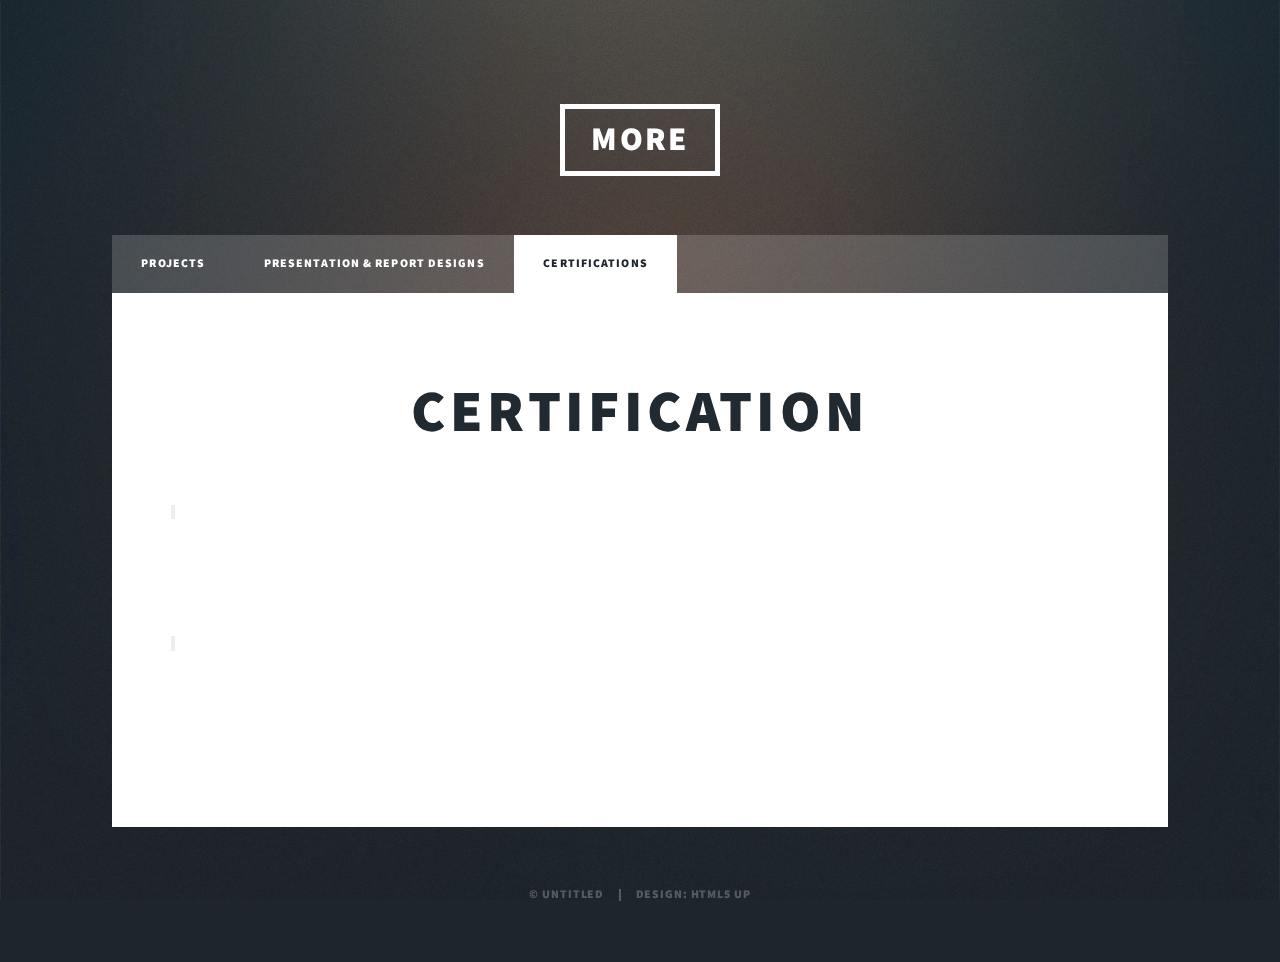
==== certifications.html @ d3170d76 "Add files via upload" ====
<!DOCTYPE HTML>
<!--
	Massively by HTML5 UP
	html5up.net | @ajlkn
	Free for personal and commercial use under the CCA 3.0 license (html5up.net/license)
-->
<html>
	<head>
		<title>Portfolio - CERTIFICATION</title>
		<meta charset="utf-8" />
		<meta name="viewport" content="width=device-width, initial-scale=1, user-scalable=no" />
		<link rel="stylesheet" href="assets/css/main.css" />
		<noscript><link rel="stylesheet" href="assets/css/noscript.css" /></noscript>
	</head>
	<body class="is-preload">

			<!-- Wrapper -->
				<div id="wrapper">
	
					<!-- Header -->
						<header id="header">
							<a href="mainpage.html" class="logo">MORE</a>
						</header>
	
				<!-- Nav -->
				<nav id="nav">
					<ul class="links">
						<li><a href="mainpage.html">projects</a></li>
						<li><a href="reportdesign.html">PRESENTATION & REPORT DESIGNS</a></li>
						<li class="active"><a href="certifications.html">certifications</a></li>
					</ul>
						</nav>
	
					<!-- Main -->
						<div id="main">
	
							<!-- Post -->
	
							<section class="post">
								<header class="major">
									<h1>CERTIFICATION<br />
									</h1>
									<p></p>
								</header>

								<section class="post">
									<blockquote></blockquote>
								<div class="image main"><img src="images/cer1.png" alt="" /></div>
								</section>

								<section class="post">
									<blockquote></blockquote>
								<div class="image main"><img src="images/cer2.png" alt="" /></div>
								</section>
	
						</div>
	
	
	
					<!-- Copyright -->
						<div id="copyright">
							<ul><li>&copy; Untitled</li><li>Design: HTML5 UP</li></ul>
						</div>
	
				</div>
	
			<!-- Scripts -->
				<script src="assets/js/jquery.min.js"></script>
				<script src="assets/js/jquery.scrollex.min.js"></script>
				<script src="assets/js/jquery.scrolly.min.js"></script>
				<script src="assets/js/browser.min.js"></script>
				<script src="assets/js/breakpoints.min.js"></script>
				<script src="assets/js/util.js"></script>
				<script src="assets/js/main.js"></script>
	
		</body>
	</html>
---- assets/css/main.css ----
@import url(fontawesome-all.min.css);
@import url("https://fonts.googleapis.com/css?family=Merriweather:300,700,300italic,700italic|Source+Sans+Pro:900");

/*
	Massively by HTML5 UP
	html5up.net | @ajlkn
	Free for personal and commercial use under the CCA 3.0 license (html5up.net/license)
*/

html, body, div, span, applet, object,
iframe, h1, h2, h3, h4, h5, h6, p, blockquote,
pre, a, abbr, acronym, address, big, cite,
code, del, dfn, em, img, ins, kbd, q, s, samp,
small, strike, strong, sub, sup, tt, var, b,
u, i, center, dl, dt, dd, ol, ul, li, fieldset,
form, label, legend, table, caption, tbody,
tfoot, thead, tr, th, td, article, aside,
canvas, details, embed, figure, figcaption,
footer, header, hgroup, menu, nav, output, ruby,
section, summary, time, mark, audio, video {
	margin: 0;
	padding: 0;
	border: 0;
	font-size: 100%;
	font: inherit;
	vertical-align: baseline;}

article, aside, details, figcaption, figure,
footer, header, hgroup, menu, nav, section {
	display: block;}

body {
	line-height: 1;
}

ol, ul {
	list-style: none;
}

blockquote, q {
	quotes: none;
}

	blockquote:before, blockquote:after, q:before, q:after {
		content: '';
		content: none;
	}

table {
	border-collapse: collapse;
	border-spacing: 0;
}

body {
	-webkit-text-size-adjust: none;
}

mark {
	background-color: transparent;
	color: inherit;
}

input::-moz-focus-inner {
	border: 0;
	padding: 0;
}

input, select, textarea {
	-moz-appearance: none;
	-webkit-appearance: none;
	-ms-appearance: none;
	appearance: none;
}

/* Basic */

	@-ms-viewport {
		width: device-width;
	}

	body {
		-ms-overflow-style: scrollbar;
	}

	@media screen and (max-width: 480px) {

		html, body {
			min-width: 320px;
		}

	}

	html {
		box-sizing: border-box;
	}

	*, *:before, *:after {
		box-sizing: inherit;
	}

	body {
		background-color: #1e252d;
	}

		body.is-preload *, body.is-preload *:before, body.is-preload *:after {
			-moz-animation: none !important;
			-webkit-animation: none !important;
			-ms-animation: none !important;
			animation: none !important;
			-moz-transition: none !important;
			-webkit-transition: none !important;
			-ms-transition: none !important;
			transition: none !important;
		}

/* Type */

	html {
		font-size: 16pt;
	}

		@media screen and (max-width: 1680px) {

			html {
				font-size: 12pt;
			}

		}

		@media screen and (max-width: 1280px) {

			html {
				font-size: 11pt;
			}

		}

		@media screen and (max-width: 360px) {

			html {
				font-size: 10pt;
			}

		}

	body {
		color: #212931;
	}

	body, input, select, textarea {
		font-family: "Merriweather", Georgia, serif;
		font-weight: 300;
		font-size: 1rem;
		line-height: 2.375;
	}

	a {
		-moz-transition: color 0.2s ease-in-out, background-color 0.2s ease-in-out, border-color 0.2s ease-in-out, box-shadow 0.2s ease-in-out;
		-webkit-transition: color 0.2s ease-in-out, background-color 0.2s ease-in-out, border-color 0.2s ease-in-out, box-shadow 0.2s ease-in-out;
		-ms-transition: color 0.2s ease-in-out, background-color 0.2s ease-in-out, border-color 0.2s ease-in-out, box-shadow 0.2s ease-in-out;
		transition: color 0.2s ease-in-out, background-color 0.2s ease-in-out, border-color 0.2s ease-in-out, box-shadow 0.2s ease-in-out;
		border-bottom: dotted 1px;
		text-decoration: none;
	}

		a:hover {
			border-bottom-color: transparent;
		}

	strong, b {
		font-weight: 600;
	}

	em, i {
		font-style: italic;
	}

	p {
		text-align: justify;
		margin: 0 0 2rem 0;
	}

	h1, h2, h3, h4, h5, h6 {
		font-family: "Source Sans Pro", Helvetica, sans-serif;
		font-weight: 900;
		line-height: 1.5;
		letter-spacing: 0.075em;
		text-transform: uppercase;
		margin: 0 0 1rem 0;
	}

		h1 a, h2 a, h3 a, h4 a, h5 a, h6 a {
			border-bottom: 0;
			color: inherit;
			text-decoration: none;
		}

	h1 {
		font-size: 4rem;
		line-height: 1.1;
		margin: 0 0 2rem 0;
	}

	h2 {
		font-size: 1.75rem;
		line-height: 1.3;
		margin: 0 0 1.5rem 0;
	}

	h3 {
		font-size: 1.25rem;
		margin: 0 0 1.5rem 0;
	}

	h4 {
		font-size: 1rem;
	}

	h5 {
		font-size: 0.9rem;
	}

	h6 {
		font-size: 0.8rem;
	}

	sub {
		font-size: 0.8rem;
		position: relative;
		top: 0.5rem;
	}

	sup {
		font-size: 0.8rem;
		position: relative;
		top: -0.5rem;
	}

	blockquote {
		border-left: solid 4px;
		font-style: italic;
		margin: 0 0 2rem 0;
		padding: 0.5rem 0 0.5rem 2rem;
	}

	code {
		border: solid 2px;
		font-family: "Courier New", monospace;
		font-size: 0.9rem;
		margin: 0 0.25rem;
		padding: 0.25rem 0.65rem;
	}

	pre {
		-webkit-overflow-scrolling: touch;
		font-family: "Courier New", monospace;
		font-size: 0.9rem;
		margin: 0 0 2rem 0;
	}

		pre code {
			display: block;
			line-height: 1.75;
			padding: 1rem 1.5rem;
			overflow-x: auto;
		}

	hr {
		border: 0;
		border-bottom: solid 2px;
		margin: 3rem 0;
	}

		hr.major {
			margin: 5rem 0;
		}

	.align-left {
		text-align: left;
	}

	.align-center {
		text-align: center;
	}

	.align-right {
		text-align: right;
	}

	input, select, textarea {
		color: #212931;
	}

	a {
		color: #212931;
		border-bottom-color: rgba(33, 41, 49, 0.5);
	}

		a:hover {
			border-bottom-color: transparent;
			color: #18bfef !important;
		}

	strong, b {
		color: #212931;
	}

	h1, h2, h3, h4, h5, h6 {
		color: #212931;
	}

	blockquote {
		border-left-color: #eeeeee;
	}

	code {
		background: rgba(220, 220, 220, 0.25);
		border-color: #eeeeee;
	}

	hr {
		border-bottom-color: #eeeeee;
	}

/* Row */

	.row {
		display: flex;
		flex-wrap: wrap;
		box-sizing: border-box;
		align-items: stretch;
	}

		.row > * {
			box-sizing: border-box;
		}

		.row.gtr-uniform > * > :last-child {
			margin-bottom: 0;
		}

		.row.aln-left {
			justify-content: flex-start;
		}

		.row.aln-center {
			justify-content: center;
		}

		.row.aln-right {
			justify-content: flex-end;
		}

		.row.aln-top {
			align-items: flex-start;
		}

		.row.aln-middle {
			align-items: center;
		}

		.row.aln-bottom {
			align-items: flex-end;
		}

		.row > .imp {
			order: -1;
		}

		.row > .col-1 {
			width: 8.33333%;
		}

		.row > .off-1 {
			margin-left: 8.33333%;
		}

		.row > .col-2 {
			width: 16.66667%;
		}

		.row > .off-2 {
			margin-left: 16.66667%;
		}

		.row > .col-3 {
			width: 25%;
		}

		.row > .off-3 {
			margin-left: 25%;
		}

		.row > .col-4 {
			width: 33.33333%;
		}

		.row > .off-4 {
			margin-left: 33.33333%;
		}

		.row > .col-5 {
			width: 41.66667%;
		}

		.row > .off-5 {
			margin-left: 41.66667%;
		}

		.row > .col-6 {
			width: 50%;
		}

		.row > .off-6 {
			margin-left: 50%;
		}

		.row > .col-7 {
			width: 58.33333%;
		}

		.row > .off-7 {
			margin-left: 58.33333%;
		}

		.row > .col-8 {
			width: 66.66667%;
		}

		.row > .off-8 {
			margin-left: 66.66667%;
		}

		.row > .col-9 {
			width: 75%;
		}

		.row > .off-9 {
			margin-left: 75%;
		}

		.row > .col-10 {
			width: 83.33333%;
		}

		.row > .off-10 {
			margin-left: 83.33333%;
		}

		.row > .col-11 {
			width: 91.66667%;
		}

		.row > .off-11 {
			margin-left: 91.66667%;
		}

		.row > .col-12 {
			width: 100%;
		}

		.row > .off-12 {
			margin-left: 100%;
		}

		.row.gtr-0 {
			margin-top: 0;
			margin-left: 0rem;
		}

			.row.gtr-0 > * {
				padding: 0 0 0 0rem;
			}

			.row.gtr-0.gtr-uniform {
				margin-top: 0rem;
			}

				.row.gtr-0.gtr-uniform > * {
					padding-top: 0rem;
				}

		.row.gtr-25 {
			margin-top: 0;
			margin-left: -0.375rem;
		}

			.row.gtr-25 > * {
				padding: 0 0 0 0.375rem;
			}

			.row.gtr-25.gtr-uniform {
				margin-top: -0.375rem;
			}

				.row.gtr-25.gtr-uniform > * {
					padding-top: 0.375rem;
				}

		.row.gtr-50 {
			margin-top: 0;
			margin-left: -0.75rem;
		}

			.row.gtr-50 > * {
				padding: 0 0 0 0.75rem;
			}

			.row.gtr-50.gtr-uniform {
				margin-top: -0.75rem;
			}

				.row.gtr-50.gtr-uniform > * {
					padding-top: 0.75rem;
				}

		.row {
			margin-top: 0;
			margin-left: -1.5rem;
		}

			.row > * {
				padding: 0 0 0 1.5rem;
			}

			.row.gtr-uniform {
				margin-top: -1.5rem;
			}

				.row.gtr-uniform > * {
					padding-top: 1.5rem;
				}

		.row.gtr-150 {
			margin-top: 0;
			margin-left: -2.25rem;
		}

			.row.gtr-150 > * {
				padding: 0 0 0 2.25rem;
			}

			.row.gtr-150.gtr-uniform {
				margin-top: -2.25rem;
			}

				.row.gtr-150.gtr-uniform > * {
					padding-top: 2.25rem;
				}

		.row.gtr-200 {
			margin-top: 0;
			margin-left: -3rem;
		}

			.row.gtr-200 > * {
				padding: 0 0 0 3rem;
			}

			.row.gtr-200.gtr-uniform {
				margin-top: -3rem;
			}

				.row.gtr-200.gtr-uniform > * {
					padding-top: 3rem;
				}

		@media screen and (max-width: 1680px) {

			.row {
				display: flex;
				flex-wrap: wrap;
				box-sizing: border-box;
				align-items: stretch;
			}

				.row > * {
					box-sizing: border-box;
				}

				.row.gtr-uniform > * > :last-child {
					margin-bottom: 0;
				}

				.row.aln-left {
					justify-content: flex-start;
				}

				.row.aln-center {
					justify-content: center;
				}

				.row.aln-right {
					justify-content: flex-end;
				}

				.row.aln-top {
					align-items: flex-start;
				}

				.row.aln-middle {
					align-items: center;
				}

				.row.aln-bottom {
					align-items: flex-end;
				}

				.row > .imp-xlarge {
					order: -1;
				}

				.row > .col-1-xlarge {
					width: 8.33333%;
				}

				.row > .off-1-xlarge {
					margin-left: 8.33333%;
				}

				.row > .col-2-xlarge {
					width: 16.66667%;
				}

				.row > .off-2-xlarge {
					margin-left: 16.66667%;
				}

				.row > .col-3-xlarge {
					width: 25%;
				}

				.row > .off-3-xlarge {
					margin-left: 25%;
				}

				.row > .col-4-xlarge {
					width: 33.33333%;
				}

				.row > .off-4-xlarge {
					margin-left: 33.33333%;
				}

				.row > .col-5-xlarge {
					width: 41.66667%;
				}

				.row > .off-5-xlarge {
					margin-left: 41.66667%;
				}

				.row > .col-6-xlarge {
					width: 50%;
				}

				.row > .off-6-xlarge {
					margin-left: 50%;
				}

				.row > .col-7-xlarge {
					width: 58.33333%;
				}

				.row > .off-7-xlarge {
					margin-left: 58.33333%;
				}

				.row > .col-8-xlarge {
					width: 66.66667%;
				}

				.row > .off-8-xlarge {
					margin-left: 66.66667%;
				}

				.row > .col-9-xlarge {
					width: 75%;
				}

				.row > .off-9-xlarge {
					margin-left: 75%;
				}

				.row > .col-10-xlarge {
					width: 83.33333%;
				}

				.row > .off-10-xlarge {
					margin-left: 83.33333%;
				}

				.row > .col-11-xlarge {
					width: 91.66667%;
				}

				.row > .off-11-xlarge {
					margin-left: 91.66667%;
				}

				.row > .col-12-xlarge {
					width: 100%;
				}

				.row > .off-12-xlarge {
					margin-left: 100%;
				}

				.row.gtr-0 {
					margin-top: 0;
					margin-left: 0rem;
				}

					.row.gtr-0 > * {
						padding: 0 0 0 0rem;
					}

					.row.gtr-0.gtr-uniform {
						margin-top: 0rem;
					}

						.row.gtr-0.gtr-uniform > * {
							padding-top: 0rem;
						}

				.row.gtr-25 {
					margin-top: 0;
					margin-left: -0.375rem;
				}

					.row.gtr-25 > * {
						padding: 0 0 0 0.375rem;
					}

					.row.gtr-25.gtr-uniform {
						margin-top: -0.375rem;
					}

						.row.gtr-25.gtr-uniform > * {
							padding-top: 0.375rem;
						}

				.row.gtr-50 {
					margin-top: 0;
					margin-left: -0.75rem;
				}

					.row.gtr-50 > * {
						padding: 0 0 0 0.75rem;
					}

					.row.gtr-50.gtr-uniform {
						margin-top: -0.75rem;
					}

						.row.gtr-50.gtr-uniform > * {
							padding-top: 0.75rem;
						}

				.row {
					margin-top: 0;
					margin-left: -1.5rem;
				}

					.row > * {
						padding: 0 0 0 1.5rem;
					}

					.row.gtr-uniform {
						margin-top: -1.5rem;
					}

						.row.gtr-uniform > * {
							padding-top: 1.5rem;
						}

				.row.gtr-150 {
					margin-top: 0;
					margin-left: -2.25rem;
				}

					.row.gtr-150 > * {
						padding: 0 0 0 2.25rem;
					}

					.row.gtr-150.gtr-uniform {
						margin-top: -2.25rem;
					}

						.row.gtr-150.gtr-uniform > * {
							padding-top: 2.25rem;
						}

				.row.gtr-200 {
					margin-top: 0;
					margin-left: -3rem;
				}

					.row.gtr-200 > * {
						padding: 0 0 0 3rem;
					}

					.row.gtr-200.gtr-uniform {
						margin-top: -3rem;
					}

						.row.gtr-200.gtr-uniform > * {
							padding-top: 3rem;
						}

		}

		@media screen and (max-width: 1280px) {

			.row {
				display: flex;
				flex-wrap: wrap;
				box-sizing: border-box;
				align-items: stretch;
			}

				.row > * {
					box-sizing: border-box;
				}

				.row.gtr-uniform > * > :last-child {
					margin-bottom: 0;
				}

				.row.aln-left {
					justify-content: flex-start;
				}

				.row.aln-center {
					justify-content: center;
				}

				.row.aln-right {
					justify-content: flex-end;
				}

				.row.aln-top {
					align-items: flex-start;
				}

				.row.aln-middle {
					align-items: center;
				}

				.row.aln-bottom {
					align-items: flex-end;
				}

				.row > .imp-large {
					order: -1;
				}

				.row > .col-1-large {
					width: 8.33333%;
				}

				.row > .off-1-large {
					margin-left: 8.33333%;
				}

				.row > .col-2-large {
					width: 16.66667%;
				}

				.row > .off-2-large {
					margin-left: 16.66667%;
				}

				.row > .col-3-large {
					width: 25%;
				}

				.row > .off-3-large {
					margin-left: 25%;
				}

				.row > .col-4-large {
					width: 33.33333%;
				}

				.row > .off-4-large {
					margin-left: 33.33333%;
				}

				.row > .col-5-large {
					width: 41.66667%;
				}

				.row > .off-5-large {
					margin-left: 41.66667%;
				}

				.row > .col-6-large {
					width: 50%;
				}

				.row > .off-6-large {
					margin-left: 50%;
				}

				.row > .col-7-large {
					width: 58.33333%;
				}

				.row > .off-7-large {
					margin-left: 58.33333%;
				}

				.row > .col-8-large {
					width: 66.66667%;
				}

				.row > .off-8-large {
					margin-left: 66.66667%;
				}

				.row > .col-9-large {
					width: 75%;
				}

				.row > .off-9-large {
					margin-left: 75%;
				}

				.row > .col-10-large {
					width: 83.33333%;
				}

				.row > .off-10-large {
					margin-left: 83.33333%;
				}

				.row > .col-11-large {
					width: 91.66667%;
				}

				.row > .off-11-large {
					margin-left: 91.66667%;
				}

				.row > .col-12-large {
					width: 100%;
				}

				.row > .off-12-large {
					margin-left: 100%;
				}

				.row.gtr-0 {
					margin-top: 0;
					margin-left: 0rem;
				}

					.row.gtr-0 > * {
						padding: 0 0 0 0rem;
					}

					.row.gtr-0.gtr-uniform {
						margin-top: 0rem;
					}

						.row.gtr-0.gtr-uniform > * {
							padding-top: 0rem;
						}

				.row.gtr-25 {
					margin-top: 0;
					margin-left: -0.375rem;
				}

					.row.gtr-25 > * {
						padding: 0 0 0 0.375rem;
					}

					.row.gtr-25.gtr-uniform {
						margin-top: -0.375rem;
					}

						.row.gtr-25.gtr-uniform > * {
							padding-top: 0.375rem;
						}

				.row.gtr-50 {
					margin-top: 0;
					margin-left: -0.75rem;
				}

					.row.gtr-50 > * {
						padding: 0 0 0 0.75rem;
					}

					.row.gtr-50.gtr-uniform {
						margin-top: -0.75rem;
					}

						.row.gtr-50.gtr-uniform > * {
							padding-top: 0.75rem;
						}

				.row {
					margin-top: 0;
					margin-left: -1.5rem;
				}

					.row > * {
						padding: 0 0 0 1.5rem;
					}

					.row.gtr-uniform {
						margin-top: -1.5rem;
					}

						.row.gtr-uniform > * {
							padding-top: 1.5rem;
						}

				.row.gtr-150 {
					margin-top: 0;
					margin-left: -2.25rem;
				}

					.row.gtr-150 > * {
						padding: 0 0 0 2.25rem;
					}

					.row.gtr-150.gtr-uniform {
						margin-top: -2.25rem;
					}

						.row.gtr-150.gtr-uniform > * {
							padding-top: 2.25rem;
						}

				.row.gtr-200 {
					margin-top: 0;
					margin-left: -3rem;
				}

					.row.gtr-200 > * {
						padding: 0 0 0 3rem;
					}

					.row.gtr-200.gtr-uniform {
						margin-top: -3rem;
					}

						.row.gtr-200.gtr-uniform > * {
							padding-top: 3rem;
						}

		}

		@media screen and (max-width: 980px) {

			.row {
				display: flex;
				flex-wrap: wrap;
				box-sizing: border-box;
				align-items: stretch;
			}

				.row > * {
					box-sizing: border-box;
				}

				.row.gtr-uniform > * > :last-child {
					margin-bottom: 0;
				}

				.row.aln-left {
					justify-content: flex-start;
				}

				.row.aln-center {
					justify-content: center;
				}

				.row.aln-right {
					justify-content: flex-end;
				}

				.row.aln-top {
					align-items: flex-start;
				}

				.row.aln-middle {
					align-items: center;
				}

				.row.aln-bottom {
					align-items: flex-end;
				}

				.row > .imp-medium {
					order: -1;
				}

				.row > .col-1-medium {
					width: 8.33333%;
				}

				.row > .off-1-medium {
					margin-left: 8.33333%;
				}

				.row > .col-2-medium {
					width: 16.66667%;
				}

				.row > .off-2-medium {
					margin-left: 16.66667%;
				}

				.row > .col-3-medium {
					width: 25%;
				}

				.row > .off-3-medium {
					margin-left: 25%;
				}

				.row > .col-4-medium {
					width: 33.33333%;
				}

				.row > .off-4-medium {
					margin-left: 33.33333%;
				}

				.row > .col-5-medium {
					width: 41.66667%;
				}

				.row > .off-5-medium {
					margin-left: 41.66667%;
				}

				.row > .col-6-medium {
					width: 50%;
				}

				.row > .off-6-medium {
					margin-left: 50%;
				}

				.row > .col-7-medium {
					width: 58.33333%;
				}

				.row > .off-7-medium {
					margin-left: 58.33333%;
				}

				.row > .col-8-medium {
					width: 66.66667%;
				}

				.row > .off-8-medium {
					margin-left: 66.66667%;
				}

				.row > .col-9-medium {
					width: 75%;
				}

				.row > .off-9-medium {
					margin-left: 75%;
				}

				.row > .col-10-medium {
					width: 83.33333%;
				}

				.row > .off-10-medium {
					margin-left: 83.33333%;
				}

				.row > .col-11-medium {
					width: 91.66667%;
				}

				.row > .off-11-medium {
					margin-left: 91.66667%;
				}

				.row > .col-12-medium {
					width: 100%;
				}

				.row > .off-12-medium {
					margin-left: 100%;
				}

				.row.gtr-0 {
					margin-top: 0;
					margin-left: 0rem;
				}

					.row.gtr-0 > * {
						padding: 0 0 0 0rem;
					}

					.row.gtr-0.gtr-uniform {
						margin-top: 0rem;
					}

						.row.gtr-0.gtr-uniform > * {
							padding-top: 0rem;
						}

				.row.gtr-25 {
					margin-top: 0;
					margin-left: -0.375rem;
				}

					.row.gtr-25 > * {
						padding: 0 0 0 0.375rem;
					}

					.row.gtr-25.gtr-uniform {
						margin-top: -0.375rem;
					}

						.row.gtr-25.gtr-uniform > * {
							padding-top: 0.375rem;
						}

				.row.gtr-50 {
					margin-top: 0;
					margin-left: -0.75rem;
				}

					.row.gtr-50 > * {
						padding: 0 0 0 0.75rem;
					}

					.row.gtr-50.gtr-uniform {
						margin-top: -0.75rem;
					}

						.row.gtr-50.gtr-uniform > * {
							padding-top: 0.75rem;
						}

				.row {
					margin-top: 0;
					margin-left: -1.5rem;
				}

					.row > * {
						padding: 0 0 0 1.5rem;
					}

					.row.gtr-uniform {
						margin-top: -1.5rem;
					}

						.row.gtr-uniform > * {
							padding-top: 1.5rem;
						}

				.row.gtr-150 {
					margin-top: 0;
					margin-left: -2.25rem;
				}

					.row.gtr-150 > * {
						padding: 0 0 0 2.25rem;
					}

					.row.gtr-150.gtr-uniform {
						margin-top: -2.25rem;
					}

						.row.gtr-150.gtr-uniform > * {
							padding-top: 2.25rem;
						}

				.row.gtr-200 {
					margin-top: 0;
					margin-left: -3rem;
				}

					.row.gtr-200 > * {
						padding: 0 0 0 3rem;
					}

					.row.gtr-200.gtr-uniform {
						margin-top: -3rem;
					}

						.row.gtr-200.gtr-uniform > * {
							padding-top: 3rem;
						}

		}

		@media screen and (max-width: 736px) {

			.row {
				display: flex;
				flex-wrap: wrap;
				box-sizing: border-box;
				align-items: stretch;
			}

				.row > * {
					box-sizing: border-box;
				}

				.row.gtr-uniform > * > :last-child {
					margin-bottom: 0;
				}

				.row.aln-left {
					justify-content: flex-start;
				}

				.row.aln-center {
					justify-content: center;
				}

				.row.aln-right {
					justify-content: flex-end;
				}

				.row.aln-top {
					align-items: flex-start;
				}

				.row.aln-middle {
					align-items: center;
				}

				.row.aln-bottom {
					align-items: flex-end;
				}

				.row > .imp-small {
					order: -1;
				}

				.row > .col-1-small {
					width: 8.33333%;
				}

				.row > .off-1-small {
					margin-left: 8.33333%;
				}

				.row > .col-2-small {
					width: 16.66667%;
				}

				.row > .off-2-small {
					margin-left: 16.66667%;
				}

				.row > .col-3-small {
					width: 25%;
				}

				.row > .off-3-small {
					margin-left: 25%;
				}

				.row > .col-4-small {
					width: 33.33333%;
				}

				.row > .off-4-small {
					margin-left: 33.33333%;
				}

				.row > .col-5-small {
					width: 41.66667%;
				}

				.row > .off-5-small {
					margin-left: 41.66667%;
				}

				.row > .col-6-small {
					width: 50%;
				}

				.row > .off-6-small {
					margin-left: 50%;
				}

				.row > .col-7-small {
					width: 58.33333%;
				}

				.row > .off-7-small {
					margin-left: 58.33333%;
				}

				.row > .col-8-small {
					width: 66.66667%;
				}

				.row > .off-8-small {
					margin-left: 66.66667%;
				}

				.row > .col-9-small {
					width: 75%;
				}

				.row > .off-9-small {
					margin-left: 75%;
				}

				.row > .col-10-small {
					width: 83.33333%;
				}

				.row > .off-10-small {
					margin-left: 83.33333%;
				}

				.row > .col-11-small {
					width: 91.66667%;
				}

				.row > .off-11-small {
					margin-left: 91.66667%;
				}

				.row > .col-12-small {
					width: 100%;
				}

				.row > .off-12-small {
					margin-left: 100%;
				}

				.row.gtr-0 {
					margin-top: 0;
					margin-left: 0rem;
				}

					.row.gtr-0 > * {
						padding: 0 0 0 0rem;
					}

					.row.gtr-0.gtr-uniform {
						margin-top: 0rem;
					}

						.row.gtr-0.gtr-uniform > * {
							padding-top: 0rem;
						}

				.row.gtr-25 {
					margin-top: 0;
					margin-left: -0.375rem;
				}

					.row.gtr-25 > * {
						padding: 0 0 0 0.375rem;
					}

					.row.gtr-25.gtr-uniform {
						margin-top: -0.375rem;
					}

						.row.gtr-25.gtr-uniform > * {
							padding-top: 0.375rem;
						}

				.row.gtr-50 {
					margin-top: 0;
					margin-left: -0.75rem;
				}

					.row.gtr-50 > * {
						padding: 0 0 0 0.75rem;
					}

					.row.gtr-50.gtr-uniform {
						margin-top: -0.75rem;
					}

						.row.gtr-50.gtr-uniform > * {
							padding-top: 0.75rem;
						}

				.row {
					margin-top: 0;
					margin-left: -1.5rem;
				}

					.row > * {
						padding: 0 0 0 1.5rem;
					}

					.row.gtr-uniform {
						margin-top: -1.5rem;
					}

						.row.gtr-uniform > * {
							padding-top: 1.5rem;
						}

				.row.gtr-150 {
					margin-top: 0;
					margin-left: -2.25rem;
				}

					.row.gtr-150 > * {
						padding: 0 0 0 2.25rem;
					}

					.row.gtr-150.gtr-uniform {
						margin-top: -2.25rem;
					}

						.row.gtr-150.gtr-uniform > * {
							padding-top: 2.25rem;
						}

				.row.gtr-200 {
					margin-top: 0;
					margin-left: -3rem;
				}

					.row.gtr-200 > * {
						padding: 0 0 0 3rem;
					}

					.row.gtr-200.gtr-uniform {
						margin-top: -3rem;
					}

						.row.gtr-200.gtr-uniform > * {
							padding-top: 3rem;
						}

		}

		@media screen and (max-width: 480px) {

			.row {
				display: flex;
				flex-wrap: wrap;
				box-sizing: border-box;
				align-items: stretch;
			}

				.row > * {
					box-sizing: border-box;
				}

				.row.gtr-uniform > * > :last-child {
					margin-bottom: 0;
				}

				.row.aln-left {
					justify-content: flex-start;
				}

				.row.aln-center {
					justify-content: center;
				}

				.row.aln-right {
					justify-content: flex-end;
				}

				.row.aln-top {
					align-items: flex-start;
				}

				.row.aln-middle {
					align-items: center;
				}

				.row.aln-bottom {
					align-items: flex-end;
				}

				.row > .imp-xsmall {
					order: -1;
				}

				.row > .col-1-xsmall {
					width: 8.33333%;
				}

				.row > .off-1-xsmall {
					margin-left: 8.33333%;
				}

				.row > .col-2-xsmall {
					width: 16.66667%;
				}

				.row > .off-2-xsmall {
					margin-left: 16.66667%;
				}

				.row > .col-3-xsmall {
					width: 25%;
				}

				.row > .off-3-xsmall {
					margin-left: 25%;
				}

				.row > .col-4-xsmall {
					width: 33.33333%;
				}

				.row > .off-4-xsmall {
					margin-left: 33.33333%;
				}

				.row > .col-5-xsmall {
					width: 41.66667%;
				}

				.row > .off-5-xsmall {
					margin-left: 41.66667%;
				}

				.row > .col-6-xsmall {
					width: 50%;
				}

				.row > .off-6-xsmall {
					margin-left: 50%;
				}

				.row > .col-7-xsmall {
					width: 58.33333%;
				}

				.row > .off-7-xsmall {
					margin-left: 58.33333%;
				}

				.row > .col-8-xsmall {
					width: 66.66667%;
				}

				.row > .off-8-xsmall {
					margin-left: 66.66667%;
				}

				.row > .col-9-xsmall {
					width: 75%;
				}

				.row > .off-9-xsmall {
					margin-left: 75%;
				}

				.row > .col-10-xsmall {
					width: 83.33333%;
				}

				.row > .off-10-xsmall {
					margin-left: 83.33333%;
				}

				.row > .col-11-xsmall {
					width: 91.66667%;
				}

				.row > .off-11-xsmall {
					margin-left: 91.66667%;
				}

				.row > .col-12-xsmall {
					width: 100%;
				}

				.row > .off-12-xsmall {
					margin-left: 100%;
				}

				.row.gtr-0 {
					margin-top: 0;
					margin-left: 0rem;
				}

					.row.gtr-0 > * {
						padding: 0 0 0 0rem;
					}

					.row.gtr-0.gtr-uniform {
						margin-top: 0rem;
					}

						.row.gtr-0.gtr-uniform > * {
							padding-top: 0rem;
						}

				.row.gtr-25 {
					margin-top: 0;
					margin-left: -0.375rem;
				}

					.row.gtr-25 > * {
						padding: 0 0 0 0.375rem;
					}

					.row.gtr-25.gtr-uniform {
						margin-top: -0.375rem;
					}

						.row.gtr-25.gtr-uniform > * {
							padding-top: 0.375rem;
						}

				.row.gtr-50 {
					margin-top: 0;
					margin-left: -0.75rem;
				}

					.row.gtr-50 > * {
						padding: 0 0 0 0.75rem;
					}

					.row.gtr-50.gtr-uniform {
						margin-top: -0.75rem;
					}

						.row.gtr-50.gtr-uniform > * {
							padding-top: 0.75rem;
						}

				.row {
					margin-top: 0;
					margin-left: -1.5rem;
				}

					.row > * {
						padding: 0 0 0 1.5rem;
					}

					.row.gtr-uniform {
						margin-top: -1.5rem;
					}

						.row.gtr-uniform > * {
							padding-top: 1.5rem;
						}

				.row.gtr-150 {
					margin-top: 0;
					margin-left: -2.25rem;
				}

					.row.gtr-150 > * {
						padding: 0 0 0 2.25rem;
					}

					.row.gtr-150.gtr-uniform {
						margin-top: -2.25rem;
					}

						.row.gtr-150.gtr-uniform > * {
							padding-top: 2.25rem;
						}

				.row.gtr-200 {
					margin-top: 0;
					margin-left: -3rem;
				}

					.row.gtr-200 > * {
						padding: 0 0 0 3rem;
					}

					.row.gtr-200.gtr-uniform {
						margin-top: -3rem;
					}

						.row.gtr-200.gtr-uniform > * {
							padding-top: 3rem;
						}

		}

		@media screen and (max-width: 360px) {

			.row {
				display: flex;
				flex-wrap: wrap;
				box-sizing: border-box;
				align-items: stretch;
			}

				.row > * {
					box-sizing: border-box;
				}

				.row.gtr-uniform > * > :last-child {
					margin-bottom: 0;
				}

				.row.aln-left {
					justify-content: flex-start;
				}

				.row.aln-center {
					justify-content: center;
				}

				.row.aln-right {
					justify-content: flex-end;
				}

				.row.aln-top {
					align-items: flex-start;
				}

				.row.aln-middle {
					align-items: center;
				}

				.row.aln-bottom {
					align-items: flex-end;
				}

				.row > .imp-xxsmall {
					order: -1;
				}

				.row > .col-1-xxsmall {
					width: 8.33333%;
				}

				.row > .off-1-xxsmall {
					margin-left: 8.33333%;
				}

				.row > .col-2-xxsmall {
					width: 16.66667%;
				}

				.row > .off-2-xxsmall {
					margin-left: 16.66667%;
				}

				.row > .col-3-xxsmall {
					width: 25%;
				}

				.row > .off-3-xxsmall {
					margin-left: 25%;
				}

				.row > .col-4-xxsmall {
					width: 33.33333%;
				}

				.row > .off-4-xxsmall {
					margin-left: 33.33333%;
				}

				.row > .col-5-xxsmall {
					width: 41.66667%;
				}

				.row > .off-5-xxsmall {
					margin-left: 41.66667%;
				}

				.row > .col-6-xxsmall {
					width: 50%;
				}

				.row > .off-6-xxsmall {
					margin-left: 50%;
				}

				.row > .col-7-xxsmall {
					width: 58.33333%;
				}

				.row > .off-7-xxsmall {
					margin-left: 58.33333%;
				}

				.row > .col-8-xxsmall {
					width: 66.66667%;
				}

				.row > .off-8-xxsmall {
					margin-left: 66.66667%;
				}

				.row > .col-9-xxsmall {
					width: 75%;
				}

				.row > .off-9-xxsmall {
					margin-left: 75%;
				}

				.row > .col-10-xxsmall {
					width: 83.33333%;
				}

				.row > .off-10-xxsmall {
					margin-left: 83.33333%;
				}

				.row > .col-11-xxsmall {
					width: 91.66667%;
				}

				.row > .off-11-xxsmall {
					margin-left: 91.66667%;
				}

				.row > .col-12-xxsmall {
					width: 100%;
				}

				.row > .off-12-xxsmall {
					margin-left: 100%;
				}

				.row.gtr-0 {
					margin-top: 0;
					margin-left: 0rem;
				}

					.row.gtr-0 > * {
						padding: 0 0 0 0rem;
					}

					.row.gtr-0.gtr-uniform {
						margin-top: 0rem;
					}

						.row.gtr-0.gtr-uniform > * {
							padding-top: 0rem;
						}

				.row.gtr-25 {
					margin-top: 0;
					margin-left: -0.375rem;
				}

					.row.gtr-25 > * {
						padding: 0 0 0 0.375rem;
					}

					.row.gtr-25.gtr-uniform {
						margin-top: -0.375rem;
					}

						.row.gtr-25.gtr-uniform > * {
							padding-top: 0.375rem;
						}

				.row.gtr-50 {
					margin-top: 0;
					margin-left: -0.75rem;
				}

					.row.gtr-50 > * {
						padding: 0 0 0 0.75rem;
					}

					.row.gtr-50.gtr-uniform {
						margin-top: -0.75rem;
					}

						.row.gtr-50.gtr-uniform > * {
							padding-top: 0.75rem;
						}

				.row {
					margin-top: 0;
					margin-left: -1.5rem;
				}

					.row > * {
						padding: 0 0 0 1.5rem;
					}

					.row.gtr-uniform {
						margin-top: -1.5rem;
					}

						.row.gtr-uniform > * {
							padding-top: 1.5rem;
						}

				.row.gtr-150 {
					margin-top: 0;
					margin-left: -2.25rem;
				}

					.row.gtr-150 > * {
						padding: 0 0 0 2.25rem;
					}

					.row.gtr-150.gtr-uniform {
						margin-top: -2.25rem;
					}

						.row.gtr-150.gtr-uniform > * {
							padding-top: 2.25rem;
						}

				.row.gtr-200 {
					margin-top: 0;
					margin-left: -3rem;
				}

					.row.gtr-200 > * {
						padding: 0 0 0 3rem;
					}

					.row.gtr-200.gtr-uniform {
						margin-top: -3rem;
					}

						.row.gtr-200.gtr-uniform > * {
							padding-top: 3rem;
						}

		}

/* Box */

	.box {
		border: solid 2px;
		margin-bottom: 2rem;
		padding: 1.5rem;
	}

		.box > :last-child,
		.box > :last-child > :last-child,
		.box > :last-child > :last-child > :last-child {
			margin-bottom: 0;
		}

		.box.alt {
			border: 0;
			border-radius: 0;
			padding: 0;
		}

	.box {
		border-color: #eeeeee;
	}

/* Button */

	input[type="submit"],
	input[type="reset"],
	input[type="button"],
	button,
	.button {
		-moz-appearance: none;
		-webkit-appearance: none;
		-ms-appearance: none;
		appearance: none;
		-moz-transition: background-color 0.2s ease-in-out, box-shadow 0.2s ease-in-out, color 0.2s ease-in-out;
		-webkit-transition: background-color 0.2s ease-in-out, box-shadow 0.2s ease-in-out, color 0.2s ease-in-out;
		-ms-transition: background-color 0.2s ease-in-out, box-shadow 0.2s ease-in-out, color 0.2s ease-in-out;
		transition: background-color 0.2s ease-in-out, box-shadow 0.2s ease-in-out, color 0.2s ease-in-out;
		border: 0;
		border-radius: 0;
		cursor: pointer;
		display: inline-block;
		font-family: "Source Sans Pro", Helvetica, sans-serif;
		font-size: 0.8rem;
		font-weight: 900;
		letter-spacing: 0.075em;
		height: 3rem;
		line-height: 3rem;
		padding: 0 2rem;
		text-align: center;
		text-decoration: none;
		text-transform: uppercase;
		white-space: nowrap;
	}

		input[type="submit"].icon:before,
		input[type="reset"].icon:before,
		input[type="button"].icon:before,
		button.icon:before,
		.button.icon:before {
			margin-right: 0.5rem;
		}

		input[type="submit"].icon.solo,
		input[type="reset"].icon.solo,
		input[type="button"].icon.solo,
		button.icon.solo,
		.button.icon.solo {
			position: relative;
			width: 4rem;
			height: 4rem;
			line-height: 4rem;
			border-radius: 4rem;
			text-indent: 4rem;
			overflow: hidden;
			padding: 0;
			white-space: nowrap;
		}

			input[type="submit"].icon.solo:before,
			input[type="reset"].icon.solo:before,
			input[type="button"].icon.solo:before,
			button.icon.solo:before,
			.button.icon.solo:before {
				position: absolute;
				display: block;
				top: 0;
				left: 0;
				width: inherit;
				height: inherit;
				line-height: inherit;
				font-size: 1.25rem;
				margin-right: 0;
				text-align: center;
				text-indent: 0;
			}

		input[type="submit"].fit,
		input[type="reset"].fit,
		input[type="button"].fit,
		button.fit,
		.button.fit {
			width: 100%;
		}

		input[type="submit"].small,
		input[type="reset"].small,
		input[type="button"].small,
		button.small,
		.button.small {
			font-size: 0.7rem;
			height: 2.5rem;
			line-height: 2.5rem;
			padding: 0 1.5rem;
		}

		input[type="submit"].large,
		input[type="reset"].large,
		input[type="button"].large,
		button.large,
		.button.large {
			font-size: 0.9rem;
			height: 3.5rem;
			line-height: 3.5rem;
			padding: 0 2.75rem;
		}

		@media screen and (max-width: 980px) {

			input[type="submit"],
			input[type="reset"],
			input[type="button"],
			button,
			.button {
				font-size: 0.9rem;
				height: 3.25rem;
				line-height: 3.25rem;
			}

				input[type="submit"].large,
				input[type="reset"].large,
				input[type="button"].large,
				button.large,
				.button.large {
					font-size: 1rem;
					height: 3.75rem;
					line-height: 3.75rem;
				}

		}

		input[type="submit"].disabled, input[type="submit"]:disabled,
		input[type="reset"].disabled,
		input[type="reset"]:disabled,
		input[type="button"].disabled,
		input[type="button"]:disabled,
		button.disabled,
		button:disabled,
		.button.disabled,
		.button:disabled {
			pointer-events: none;
			opacity: 0.25;
		}

	input[type="submit"],
	input[type="reset"],
	input[type="button"],
	button,
	.button {
		background-color: transparent;
		box-shadow: inset 0 0 0 2px #212931;
		color: #212931 !important;
	}

		input[type="submit"]:hover,
		input[type="reset"]:hover,
		input[type="button"]:hover,
		button:hover,
		.button:hover {
			box-shadow: inset 0 0 0 2px #18bfef;
			color: #18bfef !important;
		}

		input[type="submit"].primary,
		input[type="reset"].primary,
		input[type="button"].primary,
		button.primary,
		.button.primary {
			background-color: #212931;
			box-shadow: none;
			color: #ffffff !important;
		}

			input[type="submit"].primary:hover,
			input[type="reset"].primary:hover,
			input[type="button"].primary:hover,
			button.primary:hover,
			.button.primary:hover {
				background-color: #18bfef;
			}

/* Form */

	form {
		margin: 0 0 2rem 0;
	}

		form > :last-child {
			margin-bottom: 0;
		}

		form > .fields {
			display: -moz-flex;
			display: -webkit-flex;
			display: -ms-flex;
			display: flex;
			-moz-flex-wrap: wrap;
			-webkit-flex-wrap: wrap;
			-ms-flex-wrap: wrap;
			flex-wrap: wrap;
			width: calc(100% + 3rem);
			margin: -1.5rem 0 2rem -1.5rem;
		}

			form > .fields > .field {
				-moz-flex-grow: 0;
				-webkit-flex-grow: 0;
				-ms-flex-grow: 0;
				flex-grow: 0;
				-moz-flex-shrink: 0;
				-webkit-flex-shrink: 0;
				-ms-flex-shrink: 0;
				flex-shrink: 0;
				padding: 1.5rem 0 0 1.5rem;
				width: calc(100% - 1.5rem);
			}

				form > .fields > .field.half {
					width: calc(50% - 0.75rem);
				}

				form > .fields > .field.third {
					width: calc(100%/3 - 0.5rem);
				}

				form > .fields > .field.quarter {
					width: calc(25% - 0.375rem);
				}

		@media screen and (max-width: 480px) {

			form > .fields {
				width: calc(100% + 3rem);
				margin: -1.5rem 0 2rem -1.5rem;
			}

				form > .fields > .field {
					padding: 1.5rem 0 0 1.5rem;
					width: calc(100% - 1.5rem);
				}

					form > .fields > .field.half {
						width: calc(100% - 1.5rem);
					}

					form > .fields > .field.third {
						width: calc(100% - 1.5rem);
					}

					form > .fields > .field.quarter {
						width: calc(100% - 1.5rem);
					}

		}

	label {
		display: block;
		font-family: "Source Sans Pro", Helvetica, sans-serif;
		font-weight: 900;
		line-height: 1.5;
		letter-spacing: 0.075em;
		font-size: 0.8rem;
		text-transform: uppercase;
		margin: 0 0 0.75rem 0;
	}

		@media screen and (max-width: 980px) {

			label {
				font-size: 0.9rem;
			}

		}

	input[type="text"],
	input[type="password"],
	input[type="email"],
	select,
	textarea {
		-moz-appearance: none;
		-webkit-appearance: none;
		-ms-appearance: none;
		appearance: none;
		background: transparent;
		border-radius: 0;
		border: solid 2px;
		color: inherit;
		display: block;
		outline: 0;
		padding: 0 1rem;
		text-decoration: none;
		width: 100%;
	}

		input[type="text"]:invalid,
		input[type="password"]:invalid,
		input[type="email"]:invalid,
		select:invalid,
		textarea:invalid {
			box-shadow: none;
		}

	select {
		background-size: 1.25rem;
		background-repeat: no-repeat;
		background-position: calc(100% - 1rem) center;
		height: 3rem;
		padding-right: 3rem;
		text-overflow: ellipsis;
	}

		select:focus::-ms-value {
			background-color: transparent;
		}

		select::-ms-expand {
			display: none;
		}

	input[type="text"],
	input[type="password"],
	input[type="email"],
	select {
		height: 3rem;
	}

	textarea {
		padding: 0.75rem 1rem;
	}

	input[type="checkbox"],
	input[type="radio"] {
		-moz-appearance: none;
		-webkit-appearance: none;
		-ms-appearance: none;
		appearance: none;
		display: block;
		float: left;
		margin-right: -2rem;
		opacity: 0;
		width: 1rem;
		z-index: -1;
	}

		input[type="checkbox"] + label,
		input[type="radio"] + label {
			text-decoration: none;
			cursor: pointer;
			display: inline-block;
			font-size: 1rem;
			letter-spacing: 0;
			font-family: "Merriweather", Georgia, serif;
			text-transform: none;
			font-weight: 300;
			padding-left: 2.8rem;
			padding-right: 1rem;
			position: relative;
		}

			input[type="checkbox"] + label:before,
			input[type="radio"] + label:before {
				-moz-osx-font-smoothing: grayscale;
				-webkit-font-smoothing: antialiased;
				display: inline-block;
				font-style: normal;
				font-variant: normal;
				text-rendering: auto;
				line-height: 1;
				text-transform: none !important;
				font-family: 'Font Awesome 5 Free';
				font-weight: 900;
			}

			input[type="checkbox"] + label:before,
			input[type="radio"] + label:before {
				border-radius: 0;
				border: solid 2px;
				content: '';
				display: inline-block;
				font-size: 0.8rem;
				height: 1.8rem;
				left: 0;
				line-height: 1.65rem;
				position: absolute;
				text-align: center;
				top: -0.125rem;
				width: 1.8rem;
			}

		input[type="checkbox"]:checked + label:before,
		input[type="radio"]:checked + label:before {
			content: '\f00c';
		}

	input[type="checkbox"] + label:before {
		border-radius: 0;
	}

	input[type="radio"] + label:before {
		border-radius: 100%;
	}

	::-webkit-input-placeholder {
		opacity: 1.0;
	}

	:-moz-placeholder {
		opacity: 1.0;
	}

	::-moz-placeholder {
		opacity: 1.0;
	}

	:-ms-input-placeholder {
		opacity: 1.0;
	}

	label {
		color: #212931;
	}

	input[type="text"],
	input[type="password"],
	input[type="email"],
	select,
	textarea {
		border-color: #eeeeee;
	}

		input[type="text"]:focus,
		input[type="password"]:focus,
		input[type="email"]:focus,
		select:focus,
		textarea:focus {
			border-color: #18bfef;
		}

	select {
		background-image: url("data:image/svg+xml;charset=utf8,%3Csvg xmlns='http://www.w3.org/2000/svg' width='40' height='40' preserveAspectRatio='none' viewBox='0 0 40 40'%3E%3Cpath d='M9.4,12.3l10.4,10.4l10.4-10.4c0.2-0.2,0.5-0.4,0.9-0.4c0.3,0,0.6,0.1,0.9,0.4l3.3,3.3c0.2,0.2,0.4,0.5,0.4,0.9 c0,0.4-0.1,0.6-0.4,0.9L20.7,31.9c-0.2,0.2-0.5,0.4-0.9,0.4c-0.3,0-0.6-0.1-0.9-0.4L4.3,17.3c-0.2-0.2-0.4-0.5-0.4-0.9 c0-0.4,0.1-0.6,0.4-0.9l3.3-3.3c0.2-0.2,0.5-0.4,0.9-0.4S9.1,12.1,9.4,12.3z' fill='%23eeeeee' /%3E%3C/svg%3E");
	}

		select option {
			background-color: #ffffff;
			color: #212931;
		}

	.select-wrapper:before {
		color: #eeeeee;
	}

	input[type="checkbox"] + label,
	input[type="radio"] + label {
		color: #212931;
	}

		input[type="checkbox"] + label:before,
		input[type="radio"] + label:before {
			border-color: #eeeeee;
		}

	input[type="checkbox"]:checked + label:before,
	input[type="radio"]:checked + label:before {
		background-color: #212931;
		border-color: #212931;
		color: #ffffff;
	}

	input[type="checkbox"]:focus + label:before,
	input[type="radio"]:focus + label:before {
		border-color: #18bfef;
	}

	::-webkit-input-placeholder {
		color: #909498 !important;
	}

	:-moz-placeholder {
		color: #909498 !important;
	}

	::-moz-placeholder {
		color: #909498 !important;
	}

	:-ms-input-placeholder {
		color: #909498 !important;
	}

	.formerize-placeholder {
		color: #909498 !important;
	}

/* Icon */

	.icon {
		text-decoration: none;
		border-bottom: none;
		position: relative;
	}

		.icon:before {
			-moz-osx-font-smoothing: grayscale;
			-webkit-font-smoothing: antialiased;
			display: inline-block;
			font-style: normal;
			font-variant: normal;
			text-rendering: auto;
			line-height: 1;
			text-transform: none !important;
			font-family: 'Font Awesome 5 Free';
			font-weight: 400;
		}

		.icon > .label {
			display: none;
		}

		.icon:before {
			line-height: inherit;
		}

		.icon.solid:before {
			font-weight: 900;
		}

		.icon.brands:before {
			font-family: 'Font Awesome 5 Brands';
		}

/* Image */

	.image {
		border: 0;
		display: inline-block;
		position: relative;
	}

		.image img {
			display: block;
		}

		.image.left, .image.right {
			max-width: 40%;
		}

			.image.left img, .image.right img {
				width: 100%;
			}

		.image.left {
			float: left;
			margin: 0 2rem 2rem 0;
			top: 0.75rem;
		}

		.image.right {
			float: right;
			margin: 0 0 2rem 2rem;
			top: 0.75rem;
		}

		.image.fit {
			display: block;
			margin: 2.5rem 0;
			width: 100%;
		}

			.image.fit:first-child {
				margin-top: 0;
			}

			.image.fit img {
				width: 100%;
			}

		.image.main {
			display: block;
			margin: 4rem 0;
			width: 100%;
		}

			.image.main:first-child {
				margin-top: 0;
			}

			.image.main img {
				width: 100%;
			}

		@media screen and (max-width: 736px) {

			.image.fit {
				margin: 2rem 0;
			}

			.image.main {
				margin: 2rem 0;
			}

		}

	a.image {
		overflow: hidden;
	}

		a.image img {
			-moz-transition: -moz-transform 0.2s ease-out;
			-webkit-transition: -webkit-transform 0.2s ease-out;
			-ms-transition: -ms-transform 0.2s ease-out;
			transition: transform 0.2s ease-out;
		}

		a.image:hover img {
			-moz-transform: scale(1.05);
			-webkit-transform: scale(1.05);
			-ms-transform: scale(1.05);
			transform: scale(1.05);
		}

/* Actions */

	ul.actions {
		display: -moz-flex;
		display: -webkit-flex;
		display: -ms-flex;
		display: flex;
		cursor: default;
		list-style: none;
		margin-left: -1rem;
		padding-left: 0;
	}

		ul.actions li {
			padding: 0 0 0 1rem;
			vertical-align: middle;
		}

		ul.actions.special {
			-moz-justify-content: center;
			-webkit-justify-content: center;
			-ms-justify-content: center;
			justify-content: center;
			width: 100%;
			margin-left: 0;
		}

			ul.actions.special li:first-child {
				padding-left: 0;
			}

		ul.actions.stacked {
			-moz-flex-direction: column;
			-webkit-flex-direction: column;
			-ms-flex-direction: column;
			flex-direction: column;
			margin-left: 0;
		}

			ul.actions.stacked li {
				padding: 1.3rem 0 0 0;
			}

				ul.actions.stacked li:first-child {
					padding-top: 0;
				}

		ul.actions.fit {
			width: calc(100% + 1rem);
		}

			ul.actions.fit li {
				-moz-flex-grow: 1;
				-webkit-flex-grow: 1;
				-ms-flex-grow: 1;
				flex-grow: 1;
				-moz-flex-shrink: 1;
				-webkit-flex-shrink: 1;
				-ms-flex-shrink: 1;
				flex-shrink: 1;
				width: 100%;
			}

				ul.actions.fit li > * {
					width: 100%;
				}

			ul.actions.fit.stacked {
				width: 100%;
			}

		@media screen and (max-width: 480px) {

			ul.actions:not(.fixed) {
				-moz-flex-direction: column;
				-webkit-flex-direction: column;
				-ms-flex-direction: column;
				flex-direction: column;
				margin-left: 0;
				width: 100% !important;
			}

				ul.actions:not(.fixed) li {
					-moz-flex-grow: 1;
					-webkit-flex-grow: 1;
					-ms-flex-grow: 1;
					flex-grow: 1;
					-moz-flex-shrink: 1;
					-webkit-flex-shrink: 1;
					-ms-flex-shrink: 1;
					flex-shrink: 1;
					padding: 1rem 0 0 0;
					text-align: center;
					width: 100%;
				}

					ul.actions:not(.fixed) li > * {
						width: 100%;
					}

					ul.actions:not(.fixed) li:first-child {
						padding-top: 0;
					}

					ul.actions:not(.fixed) li input[type="submit"],
					ul.actions:not(.fixed) li input[type="reset"],
					ul.actions:not(.fixed) li input[type="button"],
					ul.actions:not(.fixed) li button,
					ul.actions:not(.fixed) li .button {
						width: 100%;
					}

						ul.actions:not(.fixed) li input[type="submit"].icon:before,
						ul.actions:not(.fixed) li input[type="reset"].icon:before,
						ul.actions:not(.fixed) li input[type="button"].icon:before,
						ul.actions:not(.fixed) li button.icon:before,
						ul.actions:not(.fixed) li .button.icon:before {
							margin-left: -0.5rem;
						}

		}

/* Icons */

	ul.icons {
		cursor: default;
		list-style: none;
		padding-left: 0;
	}

		ul.icons li {
			display: inline-block;
			padding: 0 0.5rem 0 0;
			vertical-align: middle;
		}

			ul.icons li:last-child {
				padding-right: 0;
			}

			ul.icons li .icon:before {
				width: 2.25rem;
				height: 2.25rem;
				line-height: 2.25rem;
				display: inline-block;
				text-align: center;
				border-radius: 100%;
				font-size: 1.25rem;
			}

		ul.icons.alt li .icon:before {
			-moz-transition: color 0.2s ease-in-out, background-color 0.2s ease-in-out, border-color 0.2s ease-in-out, box-shadow 0.2s ease-in-out;
			-webkit-transition: color 0.2s ease-in-out, background-color 0.2s ease-in-out, border-color 0.2s ease-in-out, box-shadow 0.2s ease-in-out;
			-ms-transition: color 0.2s ease-in-out, background-color 0.2s ease-in-out, border-color 0.2s ease-in-out, box-shadow 0.2s ease-in-out;
			transition: color 0.2s ease-in-out, background-color 0.2s ease-in-out, border-color 0.2s ease-in-out, box-shadow 0.2s ease-in-out;
			font-size: 1rem;
		}

/* List */

	ol {
		list-style: decimal;
		margin: 0 0 2rem 0;
		padding-left: 1.25rem;
	}

		ol li {
			padding-left: 0.25rem;
		}

	ul {
		list-style: disc;
		margin: 0 0 2rem 0;
		padding-left: 1rem;
	}

		ul li {
			padding-left: 0.5rem;
		}

		ul.divided {
			list-style: none;
			padding-left: 0;
		}

			ul.divided li {
				border-top: solid 1px;
				padding: 0.5rem 0;
			}

				ul.divided li:first-child {
					border-top: 0;
					padding-top: 0;
				}

	dl {
		margin: 0 0 2rem 0;
	}

		dl dt {
			display: block;
			font-weight: 600;
			margin: 0 0 1rem 0;
		}

		dl dd {
			margin-left: 2rem;
		}

	ul.divided li {
		border-top-color: #eeeeee;
	}

	ul.icons li a.icon:hover:before {
		color: #18bfef;
	}

	ul.icons.alt li .icon:before {
		box-shadow: inset 0 0 0 2px #eeeeee;
	}

	ul.icons.alt li a.icon:hover:before {
		box-shadow: inset 0 0 0 2px #18bfef;
	}

/* Section/Article */

	section.special, article.special {
		text-align: center;
	}

	header {
		cursor: default;
	}

		header > .date {
			display: block;
			font-size: 0.8rem;
			height: 1;
			margin: 0 0 1rem 0;
			position: relative;
		}

		header > p {
			font-style: italic;
		}

		header > h1 + p {
			font-size: 1.1rem;
			margin-top: -0.5rem;
			line-height: 2;
		}

		header > h2 + p {
			font-size: 1rem;
			margin-top: -0.75rem;
		}

		header > h3 + p {
			font-size: 0.9rem;
			margin-top: -0.75rem;
		}

		header > h4 + p {
			font-size: 0.8rem;
			margin-top: -0.75rem;
		}

		header.major {
			margin: 0 0 4rem 0;
			text-align: center;
		}

			header.major > :last-child {
				margin-bottom: 0;
			}

			header.major > p {
				margin-top: 0;
				text-align: center;
			}

			header.major > .date {
				font-size: 1rem;
				margin: 0 0 4rem 0;
			}

				header.major > .date:before, header.major > .date:after {
					content: '';
					display: block;
					position: absolute;
					top: 50%;
					width: calc(50% - 6rem);
					border-top: solid 2px;
				}

				header.major > .date:before {
					left: 0;
				}

				header.major > .date:after {
					right: 0;
				}

		@media screen and (max-width: 980px) {

			header br {
				display: none;
			}

		}

		@media screen and (max-width: 736px) {

			header.major {
				margin: 0 0 2rem 0;
			}

		}

	header.major .date:before, header.major .date:after {
		border-top-color: #eeeeee;
	}

/* Table */

	.table-wrapper {
		-webkit-overflow-scrolling: touch;
		overflow-x: auto;
	}

	table {
		margin: 0 0 2rem 0;
		width: 100%;
	}

		table tbody tr {
			border: solid 1px;
			border-left: 0;
			border-right: 0;
		}

		table td {
			padding: 0.75rem 0.75rem;
		}

		table th {
			font-family: "Source Sans Pro", Helvetica, sans-serif;
			font-size: 0.8rem;
			font-weight: 900;
			letter-spacing: 0.075em;
			line-height: 1.5;
			padding: 0 0.75rem 0.75rem 0.75rem;
			text-align: left;
			text-transform: uppercase;
		}

			@media screen and (max-width: 980px) {

				table th {
					font-size: 0.9rem;
				}

			}

		table thead {
			border-bottom: solid 2px;
		}

		table tfoot {
			border-top: solid 2px;
		}

		table.alt {
			border-collapse: separate;
		}

			table.alt tbody tr td {
				border: solid 1px;
				border-left-width: 0;
				border-top-width: 0;
			}

				table.alt tbody tr td:first-child {
					border-left-width: 1px;
				}

			table.alt tbody tr:first-child td {
				border-top-width: 1px;
			}

			table.alt thead {
				border-bottom: 0;
			}

			table.alt tfoot {
				border-top: 0;
			}

	table tbody tr {
		border-color: #eeeeee;
	}

		table tbody tr:nth-child(2n + 1) {
			background-color: rgba(220, 220, 220, 0.25);
		}

	table th {
		color: #212931;
	}

	table thead {
		border-bottom-color: #eeeeee;
	}

	table tfoot {
		border-top-color: #eeeeee;
	}

	table.alt tbody tr td {
		border-color: #eeeeee;
	}

/* Pagination */

	.pagination {
		display: -moz-inline-flex;
		display: -webkit-inline-flex;
		display: -ms-inline-flex;
		display: inline-flex;
		-moz-user-select: none;
		-webkit-user-select: none;
		-ms-user-select: none;
		user-select: none;
		cursor: default;
		list-style: none;
		margin: 0 0 2rem 2px;
		padding: 0;
	}

		.pagination a, .pagination span {
			-moz-transition: background-color 0.2s ease-in-out, border-color 0.2s ease-in-out, box-shadow 0.2s ease-in-out, color 0.2s ease-in-out;
			-webkit-transition: background-color 0.2s ease-in-out, border-color 0.2s ease-in-out, box-shadow 0.2s ease-in-out, color 0.2s ease-in-out;
			-ms-transition: background-color 0.2s ease-in-out, border-color 0.2s ease-in-out, box-shadow 0.2s ease-in-out, color 0.2s ease-in-out;
			transition: background-color 0.2s ease-in-out, border-color 0.2s ease-in-out, box-shadow 0.2s ease-in-out, color 0.2s ease-in-out;
			border: solid 2px;
			display: inline-block;
			font-family: "Source Sans Pro", Helvetica, sans-serif;
			font-size: 0.8rem;
			font-weight: 900;
			height: 3rem;
			letter-spacing: 0.075em;
			line-height: calc(3rem - 4px);
			margin-left: -2px;
			min-width: 3rem;
			position: relative;
			text-align: center;
			text-decoration: none;
			text-transform: uppercase;
		}

		.pagination .next, .pagination .previous {
			text-decoration: none;
			padding: 0 1.75rem;
		}

			.pagination .next:before, .pagination .previous:before {
				-moz-osx-font-smoothing: grayscale;
				-webkit-font-smoothing: antialiased;
				display: inline-block;
				font-style: normal;
				font-variant: normal;
				text-rendering: auto;
				line-height: 1;
				text-transform: none !important;
				font-family: 'Font Awesome 5 Free';
				font-weight: 900;
			}

			.pagination .next:before, .pagination .previous:before {
				display: inline-block;
				color: inherit !important;
				line-height: inherit;
			}

		.pagination .previous:before {
			content: '\f104';
			margin-right: 0.9375em;
		}

		.pagination .next:before {
			content: '\f105';
			float: right;
			margin-left: 0.9375em;
		}

		@media screen and (max-width: 980px) {

			.pagination a, .pagination span {
				font-size: 0.9rem;
			}

		}

		@media screen and (max-width: 480px) {

			.pagination .page, .pagination .extra {
				display: none;
			}

		}

	.pagination a, .pagination span {
		border-color: #eeeeee;
	}

	.pagination a {
		color: #212931 !important;
	}

		.pagination a:hover {
			color: #18bfef !important;
			border-color: #18bfef;
			z-index: 1;
		}

			.pagination a:hover + a,
			.pagination a:hover + span {
				border-left-color: #18bfef;
			}

		.pagination a.active {
			background-color: #eeeeee;
		}

	.pagination span {
		color: #eeeeee;
	}

/* Wrapper */

	#wrapper {
		-moz-transition: opacity 0.5s ease;
		-webkit-transition: opacity 0.5s ease;
		-ms-transition: opacity 0.5s ease;
		transition: opacity 0.5s ease;
		position: relative;
		z-index: 1;
		overflow: hidden;
	}

		#wrapper > .bg {
			position: absolute;
			top: 0;
			left: 0;
			width: 100%;
			height: 100%;
			background-color: #212931;
			background-image: url("../../images/overlay.png"), linear-gradient(0deg, rgba(0, 0, 0, 0.1), rgba(0, 0, 0, 0.1)), url("../../images/bg.jpg");
			background-size: auto,								auto,														100% auto;
			background-position: center,								center,														top center;
			background-repeat: repeat,								no-repeat,													no-repeat;
			background-attachment: scroll,								scroll,														scroll;
			z-index: -1;
		}

			#wrapper > .bg.fixed {
				position: fixed;
				width: 100vw;
				height: 100vh;
			}

		#wrapper.fade-in:before {
			pointer-events: none;
			-moz-transition: opacity 1s ease-in-out;
			-webkit-transition: opacity 1s ease-in-out;
			-ms-transition: opacity 1s ease-in-out;
			transition: opacity 1s ease-in-out;
			-moz-transition-delay: 0.75s;
			-webkit-transition-delay: 0.75s;
			-ms-transition-delay: 0.75s;
			transition-delay: 0.75s;
			background: #1e252d;
			content: '';
			display: block;
			height: 100%;
			left: 0;
			opacity: 0;
			position: fixed;
			top: 0;
			width: 100%;
		}

		body.is-preload #wrapper.fade-in:before {
			opacity: 1;
		}

		@media screen and (orientation: portrait) {

			#wrapper > .bg {
				background-size: auto,								auto,														auto 175%;
			}

		}

/* Intro */

	#intro {
		color: #ffffff;
		padding: 8rem 4rem 6rem 4rem ;
		-moz-align-items: center;
		-webkit-align-items: center;
		-ms-align-items: center;
		align-items: center;
		display: -moz-flex;
		display: -webkit-flex;
		display: -ms-flex;
		display: flex;
		-moz-flex-direction: column;
		-webkit-flex-direction: column;
		-ms-flex-direction: column;
		flex-direction: column;
		-moz-justify-content: -moz-flex-end;
		-webkit-justify-content: -webkit-flex-end;
		-ms-justify-content: -ms-flex-end;
		justify-content: flex-end;
		-moz-transition: opacity 1s ease, -moz-transform 1s ease;
		-webkit-transition: opacity 1s ease, -webkit-transform 1s ease;
		-ms-transition: opacity 1s ease, -ms-transform 1s ease;
		transition: opacity 1s ease, transform 1s ease;
		position: relative;
		cursor: default;
		text-align: center;
		z-index: 1;
		min-height: 100vh;
	}

		#intro input, #intro select, #intro textarea {
			color: #ffffff;
		}

		#intro a {
			color: #ffffff;
			border-bottom-color: rgba(255, 255, 255, 0.5);
		}

			#intro a:hover {
				border-bottom-color: transparent;
				color: #18bfef !important;
			}

		#intro strong, #intro b {
			color: #ffffff;
		}

		#intro h1, #intro h2, #intro h3, #intro h4, #intro h5, #intro h6 {
			color: #ffffff;
		}

		#intro blockquote {
			border-left-color: #ffffff;
		}

		#intro code {
			background: rgba(255, 255, 255, 0.075);
			border-color: #ffffff;
		}

		#intro hr {
			border-bottom-color: #ffffff;
		}

		#intro input[type="submit"],
		#intro input[type="reset"],
		#intro input[type="button"],
		#intro button,
		#intro .button {
			background-color: transparent;
			box-shadow: inset 0 0 0 2px #ffffff;
			color: #ffffff !important;
		}

			#intro input[type="submit"]:hover,
			#intro input[type="reset"]:hover,
			#intro input[type="button"]:hover,
			#intro button:hover,
			#intro .button:hover {
				box-shadow: inset 0 0 0 2px #18bfef;
				color: #18bfef !important;
			}

			#intro input[type="submit"].primary,
			#intro input[type="reset"].primary,
			#intro input[type="button"].primary,
			#intro button.primary,
			#intro .button.primary {
				background-color: #ffffff;
				box-shadow: none;
				color: #1e252d !important;
			}

				#intro input[type="submit"].primary:hover,
				#intro input[type="reset"].primary:hover,
				#intro input[type="button"].primary:hover,
				#intro button.primary:hover,
				#intro .button.primary:hover {
					background-color: #18bfef;
				}

		#intro h1 {
			font-size: 5rem;
			line-height: 1;
		}

		#intro p {
			font-size: 1.25rem;
			font-style: italic;
			margin-top: -0.25rem;
			text-align: center;
		}

		#intro + #header {
			margin-top: -20rem;
		}

			#intro + #header .logo {
				-moz-transform: translateY(2rem);
				-webkit-transform: translateY(2rem);
				-ms-transform: translateY(2rem);
				transform: translateY(2rem);
				opacity: 0;
				visibility: hidden;
			}

		#intro.hidden {
			pointer-events: none;
			-moz-transform: translateY(2rem);
			-webkit-transform: translateY(2rem);
			-ms-transform: translateY(2rem);
			transform: translateY(2rem);
			-moz-transition: opacity 0.5s ease, -moz-transform 0.5s ease, visibility 0.5s;
			-webkit-transition: opacity 0.5s ease, -webkit-transform 0.5s ease, visibility 0.5s;
			-ms-transition: opacity 0.5s ease, -ms-transform 0.5s ease, visibility 0.5s;
			transition: opacity 0.5s ease, transform 0.5s ease, visibility 0.5s;
			opacity: 0;
			visibility: hidden;
		}

			#intro.hidden + #header .logo {
				-moz-transform: translateY(0);
				-webkit-transform: translateY(0);
				-ms-transform: translateY(0);
				transform: translateY(0);
				opacity: 1;
				visibility: visible;
			}

		body.is-preload #intro {
			-moz-transform: translateY(2rem);
			-webkit-transform: translateY(2rem);
			-ms-transform: translateY(2rem);
			transform: translateY(2rem);
			opacity: 0;
		}

			body.is-preload #intro:not(.hidden) + #header + #nav {
				-moz-transform: translateY(4rem);
				-webkit-transform: translateY(4rem);
				-ms-transform: translateY(4rem);
				transform: translateY(4rem);
				opacity: 0;
			}

		@media screen and (max-width: 980px) {

			#intro {
				padding: 4rem 4rem 2rem 4rem ;
				min-height: 90vh;
			}

				#intro p br {
					display: none;
				}

				#intro + #header {
					margin-top: -14rem;
				}

		}

		@media screen and (max-width: 736px) {

			#intro {
				padding: 3rem 2rem 1rem 2rem ;
				min-height: 80vh;
			}

				#intro h1 {
					font-size: 3.25rem;
					line-height: 1.1;
					margin-bottom: 1rem;
				}

				#intro p {
					font-size: 1rem;
					margin-top: 0rem;
				}

				#intro .actions {
					display: none;
				}

		}

/* Header */

	#header {
		color: #ffffff;
		-moz-align-items: center;
		-webkit-align-items: center;
		-ms-align-items: center;
		align-items: center;
		display: -moz-flex;
		display: -webkit-flex;
		display: -ms-flex;
		display: flex;
		-moz-flex-direction: column;
		-webkit-flex-direction: column;
		-ms-flex-direction: column;
		flex-direction: column;
		-moz-justify-content: -moz-flex-end;
		-webkit-justify-content: -webkit-flex-end;
		-ms-justify-content: -ms-flex-end;
		justify-content: flex-end;
		pointer-events: none;
		-moz-user-select: none;
		-webkit-user-select: none;
		-ms-user-select: none;
		user-select: none;
		height: 20rem;
		padding-bottom: 8rem;
		position: relative;
		text-align: center;
		z-index: 2;
	}

		#header input, #header select, #header textarea {
			color: #ffffff;
		}

		#header a {
			color: #ffffff;
			border-bottom-color: rgba(255, 255, 255, 0.5);
		}

			#header a:hover {
				border-bottom-color: transparent;
				color: #18bfef !important;
			}

		#header strong, #header b {
			color: #ffffff;
		}

		#header h1, #header h2, #header h3, #header h4, #header h5, #header h6 {
			color: #ffffff;
		}

		#header blockquote {
			border-left-color: #ffffff;
		}

		#header code {
			background: rgba(255, 255, 255, 0.075);
			border-color: #ffffff;
		}

		#header hr {
			border-bottom-color: #ffffff;
		}

		#header .logo {
			-moz-transition: border-color 0.2s ease-in-out, color 0.2s ease-in-out, opacity 0.5s ease, -moz-transform 0.5s ease, visibility 0.5s;
			-webkit-transition: border-color 0.2s ease-in-out, color 0.2s ease-in-out, opacity 0.5s ease, -webkit-transform 0.5s ease, visibility 0.5s;
			-ms-transition: border-color 0.2s ease-in-out, color 0.2s ease-in-out, opacity 0.5s ease, -ms-transform 0.5s ease, visibility 0.5s;
			transition: border-color 0.2s ease-in-out, color 0.2s ease-in-out, opacity 0.5s ease, transform 0.5s ease, visibility 0.5s;
			pointer-events: auto;
			border-style: solid;
			border-color: #ffffff;
			border-width: 5px !important;
			font-family: "Source Sans Pro", Helvetica, sans-serif;
			font-size: 2.25rem;
			font-weight: 900;
			letter-spacing: 0.075em;
			line-height: 1;
			padding: 1rem 1.75rem;
			text-transform: uppercase;
			visibility: visible;
		}

			#header .logo:hover {
				border-color: #18bfef !important;
				color: #18bfef !important;
			}

		@media screen and (max-width: 980px) {

			#header {
				height: 14rem;
				padding-bottom: 4rem;
			}

		}

		@media screen and (max-width: 736px) {

			#header {
				padding-bottom: 3rem;
			}

				#header .logo {
					font-size: 1.75rem;
					border-width: 3px !important;
				}

		}

/* Nav */

	#nav {
		color: #ffffff;
		display: -moz-flex;
		display: -webkit-flex;
		display: -ms-flex;
		display: flex;
		-moz-transition: -moz-transform 1s ease, opacity 1s ease;
		-webkit-transition: -webkit-transform 1s ease, opacity 1s ease;
		-ms-transition: -ms-transform 1s ease, opacity 1s ease;
		transition: transform 1s ease, opacity 1s ease;
		background: rgba(255, 255, 255, 0.175);
		height: 4rem;
		line-height: 4rem;
		margin: -4rem auto 0 auto;
		overflow: hidden;
		padding: 0 2rem 0 0;
		position: relative;
		width: calc(100% - 4rem);
		max-width: 72rem;
		z-index: 2;
	}

		#nav ul.divided li {
			border-top-color: #ffffff;
		}

		#nav ul.icons li a.icon:hover:before {
			color: #18bfef;
		}

		#nav ul.icons.alt li .icon:before {
			box-shadow: inset 0 0 0 2px #ffffff;
		}

		#nav ul.icons.alt li a.icon:hover:before {
			box-shadow: inset 0 0 0 2px #18bfef;
		}

		#nav input, #nav select, #nav textarea {
			color: #ffffff;
		}

		#nav a {
			color: #ffffff;
			border-bottom-color: rgba(255, 255, 255, 0.5);
		}

			#nav a:hover {
				border-bottom-color: transparent;
				color: #18bfef !important;
			}

		#nav strong, #nav b {
			color: #ffffff;
		}

		#nav h1, #nav h2, #nav h3, #nav h4, #nav h5, #nav h6 {
			color: #ffffff;
		}

		#nav blockquote {
			border-left-color: #ffffff;
		}

		#nav code {
			background: rgba(255, 255, 255, 0.075);
			border-color: #ffffff;
		}

		#nav hr {
			border-bottom-color: #ffffff;
		}

		#nav ul.links {
			display: -moz-flex;
			display: -webkit-flex;
			display: -ms-flex;
			display: flex;
			-moz-flex-grow: 1;
			-webkit-flex-grow: 1;
			-ms-flex-grow: 1;
			flex-grow: 1;
			-moz-flex-shrink: 1;
			-webkit-flex-shrink: 1;
			-ms-flex-shrink: 1;
			flex-shrink: 1;
			font-family: "Source Sans Pro", Helvetica, sans-serif;
			font-weight: 900;
			letter-spacing: 0.075em;
			list-style: none;
			margin-bottom: 0;
			padding-left: 0;
			text-transform: uppercase;
		}

			#nav ul.links li {
				display: block;
				padding-left: 0;
			}

				#nav ul.links li a {
					-moz-transition: background-color 0.2s ease-in-out, color 0.2s ease-in-out;
					-webkit-transition: background-color 0.2s ease-in-out, color 0.2s ease-in-out;
					-ms-transition: background-color 0.2s ease-in-out, color 0.2s ease-in-out;
					transition: background-color 0.2s ease-in-out, color 0.2s ease-in-out;
					display: block;
					font-size: 0.8rem;
					outline: none;
					padding: 0 2rem;
				}

					#nav ul.links li a:hover {
						color: inherit !important;
						background-color: rgba(255, 255, 255, 0.1);
					}

				#nav ul.links li.active {
					background-color: #ffffff;
				}

					#nav ul.links li.active a {
						color: #1e252d;
					}

						#nav ul.links li.active a:hover {
							color: #18bfef !important;
						}

		#nav ul.icons {
			-moz-flex-grow: 0;
			-webkit-flex-grow: 0;
			-ms-flex-grow: 0;
			flex-grow: 0;
			-moz-flex-shrink: 0;
			-webkit-flex-shrink: 0;
			-ms-flex-shrink: 0;
			flex-shrink: 0;
			margin-bottom: 0;
		}

		@media screen and (max-width: 980px) {

			#nav {
				display: none;
			}

		}

/* Main */

	#main {
		background-color: #ffffff;
		position: relative;
		margin: 0 auto;
		width: calc(100% - 4rem);
		max-width: 72rem;
		z-index: 2;
	}

		#main > * {
			padding: 4rem 4rem 2rem 4rem ;
			border-top: solid 2px #eeeeee;
			margin: 0;
		}

			#main > *:first-child {
				border-top: 0;
			}

		#main > footer {
			text-align: center;
		}

		#main > .post {
			padding: 8rem 8rem 6rem 8rem ;
		}

			#main > .post header.major > .date {
				margin-top: -2rem;
			}

			#main > .post header.major > h1, #main > .post header.major h2 {
				font-size: 4rem;
				line-height: 1.1;
				margin: 0 0 2rem 0;
			}

			#main > .post.featured {
				text-align: center;
			}

			@media screen and (max-width: 1280px) {

				#main > .post {
					padding: 6rem 4rem 4rem 4rem ;
				}

			}

			@media screen and (max-width: 736px) {

				#main > .post {
					padding: 4rem 2rem 2rem 2rem ;
				}

					#main > .post header.major > .date {
						margin-top: -1rem;
						margin-bottom: 2rem;
					}

					#main > .post header.major > h1, #main > .post header.major h2 {
						font-size: 2.5rem;
						line-height: 1.2;
						margin: 0 0 1.5rem 0;
					}

			}

		#main > .posts {
			display: -moz-flex;
			display: -webkit-flex;
			display: -ms-flex;
			display: flex;
			-moz-flex-wrap: wrap;
			-webkit-flex-wrap: wrap;
			-ms-flex-wrap: wrap;
			flex-wrap: wrap;
			-moz-align-items: -moz-stretch;
			-webkit-align-items: -webkit-stretch;
			-ms-align-items: -ms-stretch;
			align-items: stretch;
			text-align: center;
			width: 100%;
			padding: 0;
		}

			#main > .posts > * {
				-moz-flex-shrink: 1;
				-webkit-flex-shrink: 1;
				-ms-flex-shrink: 1;
				flex-shrink: 1;
				-moz-flex-grow: 0;
				-webkit-flex-grow: 0;
				-ms-flex-grow: 0;
				flex-grow: 0;
			}

			#main > .posts > * {
				width: 50%;
			}

			#main > .posts > * {
				padding: 4rem;
				width: 50%;
			}

			#main > .posts > article {
				border-color: #eeeeee;
				border-left-width: 2px;
				border-style: solid;
				border-top-width: 2px;
				text-align: center;
			}

				#main > .posts > article > :last-child {
					margin-bottom: 0;
				}

				#main > .posts > article:nth-child(2n - 1) {
					border-left-width: 0;
				}

				#main > .posts > article:nth-child(-n + 2) {
					border-top-width: 0;
				}

			@media screen and (max-width: 980px) {

				#main > .posts > * {
					width: 50%;
				}

				#main > .posts > * {
					padding: 2.5rem;
					width: 50%;
				}

			}

			@media screen and (max-width: 736px) {

				#main > .posts > * {
					width: 100%;
				}

				#main > .posts > * {
					padding: 2rem;
					width: 100%;
				}

				#main > .posts > article:nth-child(2n - 1) {
					border-left-width: 2px;
				}

				#main > .posts > article:nth-child(-n + 2) {
					border-top-width: 2px;
				}

				#main > .posts > article:nth-child(n) {
					border-left-width: 0;
				}

				#main > .posts > article:nth-child(-n + 1) {
					border-top-width: 0;
				}

				#main > .posts > article .image {
					max-width: 25rem;
					margin-left: auto;
					margin-right: auto;
				}

			}

		@media screen and (max-width: 736px) {

			#main > * {
				padding: 2rem 2rem 0.1rem 2rem ;
			}

		}

		@media screen and (max-width: 480px) {

			#main {
				width: 100%;
			}

		}

/* Footer */

	#footer {
		color: #717981;
		display: -moz-flex;
		display: -webkit-flex;
		display: -ms-flex;
		display: flex;
		background-color: #f5f5f5;
		color: #909498;
		cursor: default;
		position: relative;
		margin: 0 auto;
		width: calc(100% - 4rem);
		max-width: 72rem;
		z-index: 2;
	}

		#footer input, #footer select, #footer textarea {
			color: #717981;
		}

		#footer a {
			color: #717981;
			border-bottom-color: rgba(113, 121, 129, 0.5);
		}

			#footer a:hover {
				border-bottom-color: transparent;
				color: #18bfef !important;
			}

		#footer strong, #footer b {
			color: #717981;
		}

		#footer h1, #footer h2, #footer h3, #footer h4, #footer h5, #footer h6 {
			color: #717981;
		}

		#footer blockquote {
			border-left-color: #e2e2e2;
		}

		#footer code {
			background: rgba(220, 220, 220, 0.5);
			border-color: #e2e2e2;
		}

		#footer hr {
			border-bottom-color: #e2e2e2;
		}

		#footer .box {
			border-color: #e2e2e2;
		}

		#footer input[type="submit"],
		#footer input[type="reset"],
		#footer input[type="button"],
		#footer button,
		#footer .button {
			background-color: transparent;
			box-shadow: inset 0 0 0 2px #717981;
			color: #717981 !important;
		}

			#footer input[type="submit"]:hover,
			#footer input[type="reset"]:hover,
			#footer input[type="button"]:hover,
			#footer button:hover,
			#footer .button:hover {
				box-shadow: inset 0 0 0 2px #18bfef;
				color: #18bfef !important;
			}

			#footer input[type="submit"].primary,
			#footer input[type="reset"].primary,
			#footer input[type="button"].primary,
			#footer button.primary,
			#footer .button.primary {
				background-color: #717981;
				box-shadow: none;
				color: #f5f5f5 !important;
			}

				#footer input[type="submit"].primary:hover,
				#footer input[type="reset"].primary:hover,
				#footer input[type="button"].primary:hover,
				#footer button.primary:hover,
				#footer .button.primary:hover {
					background-color: #18bfef;
				}

		#footer label {
			color: #717981;
		}

		#footer input[type="text"],
		#footer input[type="password"],
		#footer input[type="email"],
		#footer select,
		#footer textarea {
			border-color: #e2e2e2;
		}

			#footer input[type="text"]:focus,
			#footer input[type="password"]:focus,
			#footer input[type="email"]:focus,
			#footer select:focus,
			#footer textarea:focus {
				border-color: #18bfef;
			}

		#footer select {
			background-image: url("data:image/svg+xml;charset=utf8,%3Csvg xmlns='http://www.w3.org/2000/svg' width='40' height='40' preserveAspectRatio='none' viewBox='0 0 40 40'%3E%3Cpath d='M9.4,12.3l10.4,10.4l10.4-10.4c0.2-0.2,0.5-0.4,0.9-0.4c0.3,0,0.6,0.1,0.9,0.4l3.3,3.3c0.2,0.2,0.4,0.5,0.4,0.9 c0,0.4-0.1,0.6-0.4,0.9L20.7,31.9c-0.2,0.2-0.5,0.4-0.9,0.4c-0.3,0-0.6-0.1-0.9-0.4L4.3,17.3c-0.2-0.2-0.4-0.5-0.4-0.9 c0-0.4,0.1-0.6,0.4-0.9l3.3-3.3c0.2-0.2,0.5-0.4,0.9-0.4S9.1,12.1,9.4,12.3z' fill='%23e2e2e2' /%3E%3C/svg%3E");
		}

			#footer select option {
				background-color: #f5f5f5;
				color: #717981;
			}

		#footer .select-wrapper:before {
			color: #e2e2e2;
		}

		#footer input[type="checkbox"] + label,
		#footer input[type="radio"] + label {
			color: #717981;
		}

			#footer input[type="checkbox"] + label:before,
			#footer input[type="radio"] + label:before {
				border-color: #e2e2e2;
			}

		#footer input[type="checkbox"]:checked + label:before,
		#footer input[type="radio"]:checked + label:before {
			background-color: #717981;
			border-color: #717981;
			color: #f5f5f5;
		}

		#footer input[type="checkbox"]:focus + label:before,
		#footer input[type="radio"]:focus + label:before {
			border-color: #18bfef;
		}

		#footer ::-webkit-input-placeholder {
			color: #b3b7bb !important;
		}

		#footer :-moz-placeholder {
			color: #b3b7bb !important;
		}

		#footer ::-moz-placeholder {
			color: #b3b7bb !important;
		}

		#footer :-ms-input-placeholder {
			color: #b3b7bb !important;
		}

		#footer .formerize-placeholder {
			color: #b3b7bb !important;
		}

		#footer ul.divided li {
			border-top-color: #e2e2e2;
		}

		#footer ul.icons li a.icon:hover:before {
			color: #18bfef;
		}

		#footer ul.icons.alt li .icon:before {
			box-shadow: inset 0 0 0 2px #e2e2e2;
		}

		#footer ul.icons.alt li a.icon:hover:before {
			box-shadow: inset 0 0 0 2px #18bfef;
		}

		#footer header.major .date:before, #footer header.major .date:after {
			border-top-color: #e2e2e2;
		}

		#footer table tbody tr {
			border-color: #e2e2e2;
		}

			#footer table tbody tr:nth-child(2n + 1) {
				background-color: rgba(220, 220, 220, 0.5);
			}

		#footer table th {
			color: #717981;
		}

		#footer table thead {
			border-bottom-color: #e2e2e2;
		}

		#footer table tfoot {
			border-top-color: #e2e2e2;
		}

		#footer table.alt tbody tr td {
			border-color: #e2e2e2;
		}

		#footer .pagination a, #footer .pagination span {
			border-color: #e2e2e2;
		}

		#footer .pagination a {
			color: #717981 !important;
		}

			#footer .pagination a:hover {
				color: #18bfef !important;
				border-color: #18bfef;
				z-index: 1;
			}

				#footer .pagination a:hover + a,
				#footer .pagination a:hover + span {
					border-left-color: #18bfef;
				}

			#footer .pagination a.active {
				background-color: #e2e2e2;
			}

		#footer .pagination span {
			color: #e2e2e2;
		}

		#footer > section {
			-moz-flex-basis: 50%;
			-webkit-flex-basis: 50%;
			-ms-flex-basis: 50%;
			flex-basis: 50%;
			-moz-flex-grow: 1;
			-webkit-flex-grow: 1;
			-ms-flex-grow: 1;
			flex-grow: 1;
			-moz-flex-shrink: 1;
			-webkit-flex-shrink: 1;
			-ms-flex-shrink: 1;
			flex-shrink: 1;
			padding: 4rem 4rem 2rem 4rem ;
			border-left: solid 2px #e2e2e2;
		}

			#footer > section:first-child {
				border-left: 0;
			}

			#footer > section.split {
				display: -moz-flex;
				display: -webkit-flex;
				display: -ms-flex;
				display: flex;
				-moz-flex-direction: column;
				-webkit-flex-direction: column;
				-ms-flex-direction: column;
				flex-direction: column;
				padding: 0;
			}

				#footer > section.split > section {
					padding: 3rem 4rem 1rem 4rem ;
					border-top: solid 2px #e2e2e2;
				}

					#footer > section.split > section:first-child {
						padding: 5rem 4rem 1rem 4rem ;
						border-top: 0;
					}

					#footer > section.split > section:last-child {
						padding: 3rem 4rem 3rem 4rem ;
					}

				#footer > section.split.contact > section {
					display: -moz-flex;
					display: -webkit-flex;
					display: -ms-flex;
					display: flex;
					-moz-align-items: center;
					-webkit-align-items: center;
					-ms-align-items: center;
					align-items: center;
					padding: 3.15rem 4rem;
				}

					#footer > section.split.contact > section > * {
						margin-bottom: 0;
					}

					#footer > section.split.contact > section > :first-child {
						-moz-flex-shrink: 0;
						-webkit-flex-shrink: 0;
						-ms-flex-shrink: 0;
						flex-shrink: 0;
						-moz-flex-grow: 0;
						-webkit-flex-grow: 0;
						-ms-flex-grow: 0;
						flex-grow: 0;
						width: 6rem;
					}

					#footer > section.split.contact > section > :last-child {
						-moz-flex-shrink: 1;
						-webkit-flex-shrink: 1;
						-ms-flex-shrink: 1;
						flex-shrink: 1;
						-moz-flex-grow: 1;
						-webkit-flex-grow: 1;
						-ms-flex-grow: 1;
						flex-grow: 1;
					}

					#footer > section.split.contact > section:first-child {
						padding: 4rem 4rem 3rem 4rem;
					}

					#footer > section.split.contact > section:last-child {
						padding: 3rem 4rem 4rem 4rem;
					}

					#footer > section.split.contact > section.alt {
						-moz-align-items: -moz-flex-start;
						-webkit-align-items: -webkit-flex-start;
						-ms-align-items: -ms-flex-start;
						align-items: flex-start;
					}

						#footer > section.split.contact > section.alt > :last-child {
							margin-top: -0.325rem;
						}

		#footer form label,
		#footer h3,
		#footer p {
			font-size: 0.8rem;
		}

		@media screen and (max-width: 980px) {

			#footer {
				display: block;
			}

				#footer > section {
					border-top: solid 2px #e2e2e2;
				}

					#footer > section:first-child {
						border-top: 0;
					}

					#footer > section.split > section {
						padding: 4rem 4rem 2rem 4rem ;
					}

						#footer > section.split > section:first-child {
							padding: 4rem 4rem 2rem 4rem ;
						}

						#footer > section.split > section:last-child {
							padding: 4rem 4rem 2rem 4rem ;
						}

					#footer > section.split.contact > section {
						padding: 4rem;
					}

						#footer > section.split.contact > section:first-child {
							padding: 4rem;
						}

						#footer > section.split.contact > section:last-child {
							padding: 4rem;
						}

				#footer form label,
				#footer h3,
				#footer p {
					font-size: 0.9rem;
				}

		}

		@media screen and (max-width: 736px) {

			#footer > section {
				padding: 2rem 2rem 0.1rem 2rem ;
			}

				#footer > section.split > section {
					padding: 2rem 2rem 0.1rem 2rem ;
				}

					#footer > section.split > section:first-child {
						padding: 2rem 2rem 0.1rem 2rem ;
					}

					#footer > section.split > section:last-child {
						padding: 2rem 2rem 0.1rem 2rem ;
					}

				#footer > section.split.contact > section {
					padding: 2rem;
				}

					#footer > section.split.contact > section:first-child {
						padding: 2rem;
					}

					#footer > section.split.contact > section:last-child {
						padding: 2rem;
					}

		}

		@media screen and (max-width: 480px) {

			#footer {
				width: 100%;
			}

		}

	#copyright {
		color: #ffffff;
		position: relative;
		color: rgba(255, 255, 255, 0.25);
		cursor: default;
		font-family: "Source Sans Pro", Helvetica, sans-serif;
		font-size: 0.8rem;
		font-weight: 900;
		letter-spacing: 0.075em;
		line-height: 1.5;
		text-align: center;
		text-transform: uppercase;
		margin: 4rem auto 8rem auto;
		width: calc(100% - 4rem);
		max-width: 72rem;
		z-index: 2;
	}

		#copyright input, #copyright select, #copyright textarea {
			color: #ffffff;
		}

		#copyright a {
			color: #ffffff;
			border-bottom-color: rgba(255, 255, 255, 0.5);
		}

			#copyright a:hover {
				border-bottom-color: transparent;
				color: #18bfef !important;
			}

		#copyright strong, #copyright b {
			color: #ffffff;
		}

		#copyright h1, #copyright h2, #copyright h3, #copyright h4, #copyright h5, #copyright h6 {
			color: #ffffff;
		}

		#copyright blockquote {
			border-left-color: #ffffff;
		}

		#copyright code {
			background: rgba(255, 255, 255, 0.075);
			border-color: #ffffff;
		}

		#copyright hr {
			border-bottom-color: #ffffff;
		}

		#copyright a {
			color: inherit;
			border-bottom-color: inherit;
		}

		#copyright ul {
			list-style: none;
			margin: 0;
			padding-left: 0;
		}

			#copyright ul li {
				border-left: solid 2px;
				display: inline-block;
				line-height: 1;
				margin-left: 1rem;
				padding-left: 1rem;
			}

				#copyright ul li:first-child {
					border-left: 0;
					margin-left: 0;
					padding-left: 0;
				}

		@media screen and (max-width: 1280px) {

			#copyright {
				margin: 4rem auto;
			}

		}

		@media screen and (max-width: 480px) {

			#copyright ul li {
				border-left: 0;
				margin: 1rem 0 0 0;
				padding-left: 0;
				display: block;
			}

				#copyright ul li:first-child {
					margin-top: 0;
				}

		}

/* Nav Panel */

	#navPanelToggle {
		text-decoration: none;
		-moz-transition: color 0.2s ease-in-out, background-color 0.2s ease-in-out, box-shadow 0.2s ease-in-out;
		-webkit-transition: color 0.2s ease-in-out, background-color 0.2s ease-in-out, box-shadow 0.2s ease-in-out;
		-ms-transition: color 0.2s ease-in-out, background-color 0.2s ease-in-out, box-shadow 0.2s ease-in-out;
		transition: color 0.2s ease-in-out, background-color 0.2s ease-in-out, box-shadow 0.2s ease-in-out;
		display: none;
		position: fixed;
		top: 0.75rem;
		right: 0.75rem;
		border: 0;
		color: #ffffff;
		font-family: "Source Sans Pro", Helvetica, sans-serif;
		font-size: 0.9rem;
		font-weight: 900;
		letter-spacing: 0.075em;
		padding: 0.375rem 1.25rem;
		text-transform: uppercase;
		z-index: 10001;
	}

		#navPanelToggle:before {
			-moz-osx-font-smoothing: grayscale;
			-webkit-font-smoothing: antialiased;
			display: inline-block;
			font-style: normal;
			font-variant: normal;
			text-rendering: auto;
			line-height: 1;
			text-transform: none !important;
			font-family: 'Font Awesome 5 Free';
			font-weight: 900;
		}

		#navPanelToggle:before {
			content: '\f0c9';
			margin-right: 0.5rem;
		}

		#navPanelToggle.alt {
			background-color: rgba(255, 255, 255, 0.875);
			box-shadow: 0 0.125rem 0.75rem 0 rgba(30, 37, 45, 0.25);
			color: #212931;
		}

			#navPanelToggle.alt:hover {
				background-color: #ffffff;
			}

		@media screen and (max-width: 980px) {

			#navPanelToggle {
				display: block;
			}

		}

		@media screen and (max-width: 736px) {

			#navPanelToggle {
				font-size: 0.8rem;
				padding: 0.25rem 1rem;
			}

		}

	#navPanel {
		-moz-transform: translateX(20rem);
		-webkit-transform: translateX(20rem);
		-ms-transform: translateX(20rem);
		transform: translateX(20rem);
		-moz-transition: -moz-transform 0.5s ease, box-shadow 0.5s ease, visibility 0.5s;
		-webkit-transition: -webkit-transform 0.5s ease, box-shadow 0.5s ease, visibility 0.5s;
		-ms-transition: -ms-transform 0.5s ease, box-shadow 0.5s ease, visibility 0.5s;
		transition: transform 0.5s ease, box-shadow 0.5s ease, visibility 0.5s;
		display: none;
		-webkit-overflow-scrolling: touch;
		background: #ffffff;
		box-shadow: none;
		color: #212931;
		height: 100%;
		max-width: 80%;
		overflow-y: auto;
		padding: 3rem 2rem;
		position: fixed;
		right: 0;
		top: 0;
		visibility: hidden;
		width: 20rem;
		z-index: 10002;
	}

		#navPanel .links {
			list-style: none;
			padding-left: 0;
		}

			#navPanel .links li {
				border-top: solid 2px #eeeeee;
			}

				#navPanel .links li a {
					border-bottom: 0;
					display: block;
					font-family: "Source Sans Pro", Helvetica, sans-serif;
					font-size: 0.9rem;
					font-size: 0.9rem;
					font-weight: 900;
					letter-spacing: 0.075em;
					padding: 0.75rem 0;
					text-transform: uppercase;
				}

				#navPanel .links li:first-child {
					border-top: 0;
				}

		#navPanel .close {
			text-decoration: none;
			-moz-transition: color 0.2s ease-in-out;
			-webkit-transition: color 0.2s ease-in-out;
			-ms-transition: color 0.2s ease-in-out;
			transition: color 0.2s ease-in-out;
			-webkit-tap-highlight-color: rgba(0, 0, 0, 0);
			border: 0;
			color: #909498;
			cursor: pointer;
			display: block;
			height: 3.25rem;
			line-height: 3.25rem;
			padding-right: 1.25rem;
			position: absolute;
			right: 0;
			text-align: right;
			top: 0;
			vertical-align: middle;
			width: 7rem;
		}

			#navPanel .close:before {
				-moz-osx-font-smoothing: grayscale;
				-webkit-font-smoothing: antialiased;
				display: inline-block;
				font-style: normal;
				font-variant: normal;
				text-rendering: auto;
				line-height: 1;
				text-transform: none !important;
				font-family: 'Font Awesome 5 Free';
				font-weight: 900;
			}

			#navPanel .close:before {
				content: '\f00d';
				font-size: 1.25rem;
			}

			#navPanel .close:hover {
				color: #212931;
			}

			@media screen and (max-width: 736px) {

				#navPanel .close {
					height: 4rem;
					line-height: 4rem;
				}

			}

		@media screen and (max-width: 980px) {

			#navPanel {
				display: block;
			}

		}

		@media screen and (max-width: 736px) {

			#navPanel {
				padding: 2.5rem 1.75rem;
			}

		}

	@media screen and (max-width: 980px) {

		body.is-navPanel-visible #wrapper {
			opacity: 0.5;
		}

		body.is-navPanel-visible #navPanel {
			-moz-transform: translateX(0);
			-webkit-transform: translateX(0);
			-ms-transform: translateX(0);
			transform: translateX(0);
			box-shadow: 0 0 1.5rem 0 rgba(0, 0, 0, 0.2);
			visibility: visible;
		}

	}
---- assets/css/noscript.css ----
@import url(font-awesome.min.css);

/*
	Massively by HTML5 UP
	html5up.net | @ajlkn
	Free for personal and commercial use under the CCA 3.0 license (html5up.net/license)
*/

/* Wrapper */

	#wrapper {
		background-color: #212931;
		background-image: url("../../images/overlay.png"), linear-gradient(0deg, rgba(0, 0, 0, 0.1), rgba(0, 0, 0, 0.1)), url("../../images/bg.jpg");
		background-size: auto,								auto,														100% auto;
		background-position: center,								center,														top center;
		background-repeat: repeat,								no-repeat,													no-repeat;
		background-attachment: fixed,								fixed,														fixed;
	}

		#wrapper.fade-in:before {
			display: none;
		}

/* Intro */

	body.is-preload #intro {
		opacity: 1;
	}

		body.is-preload #intro:not(.hidden) + #header + #nav {
			-moz-transform: none;
			-webkit-transform: none;
			-ms-transform: none;
			transform: none;
			opacity: 1;
		}
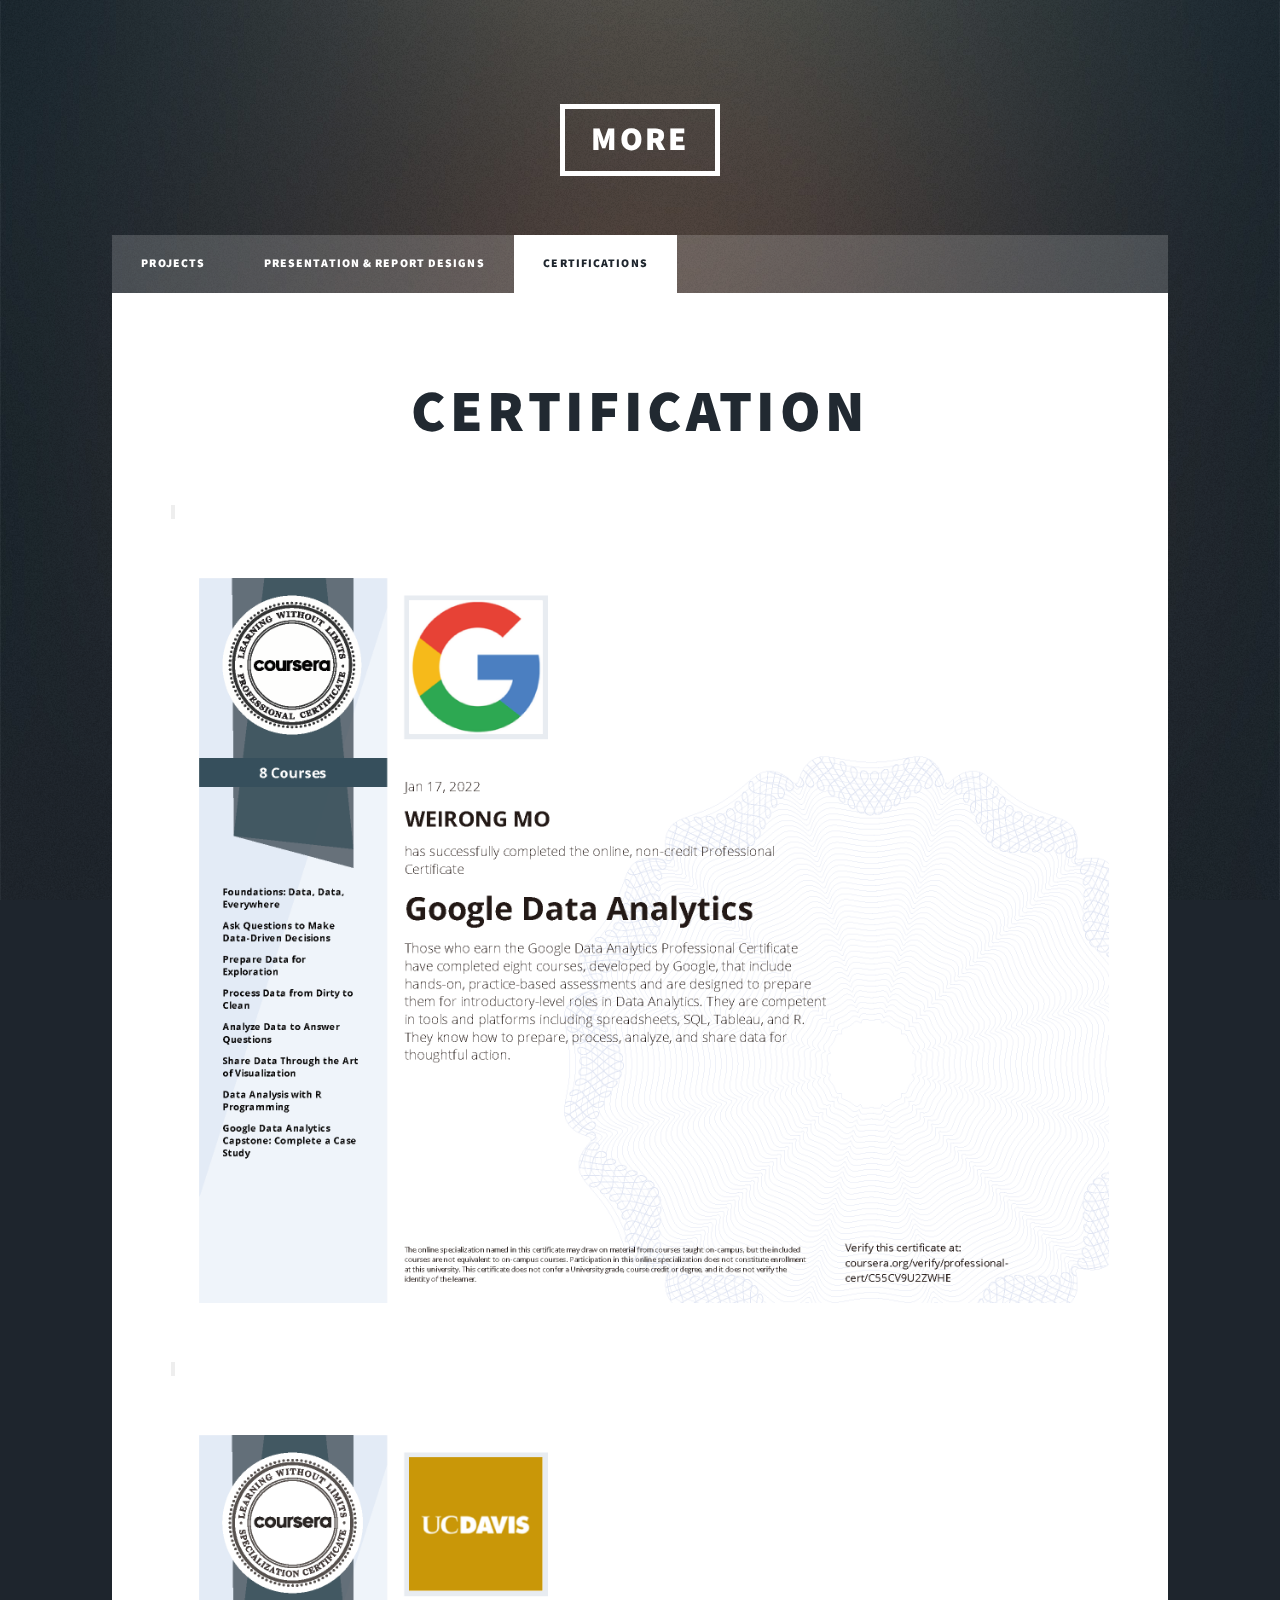
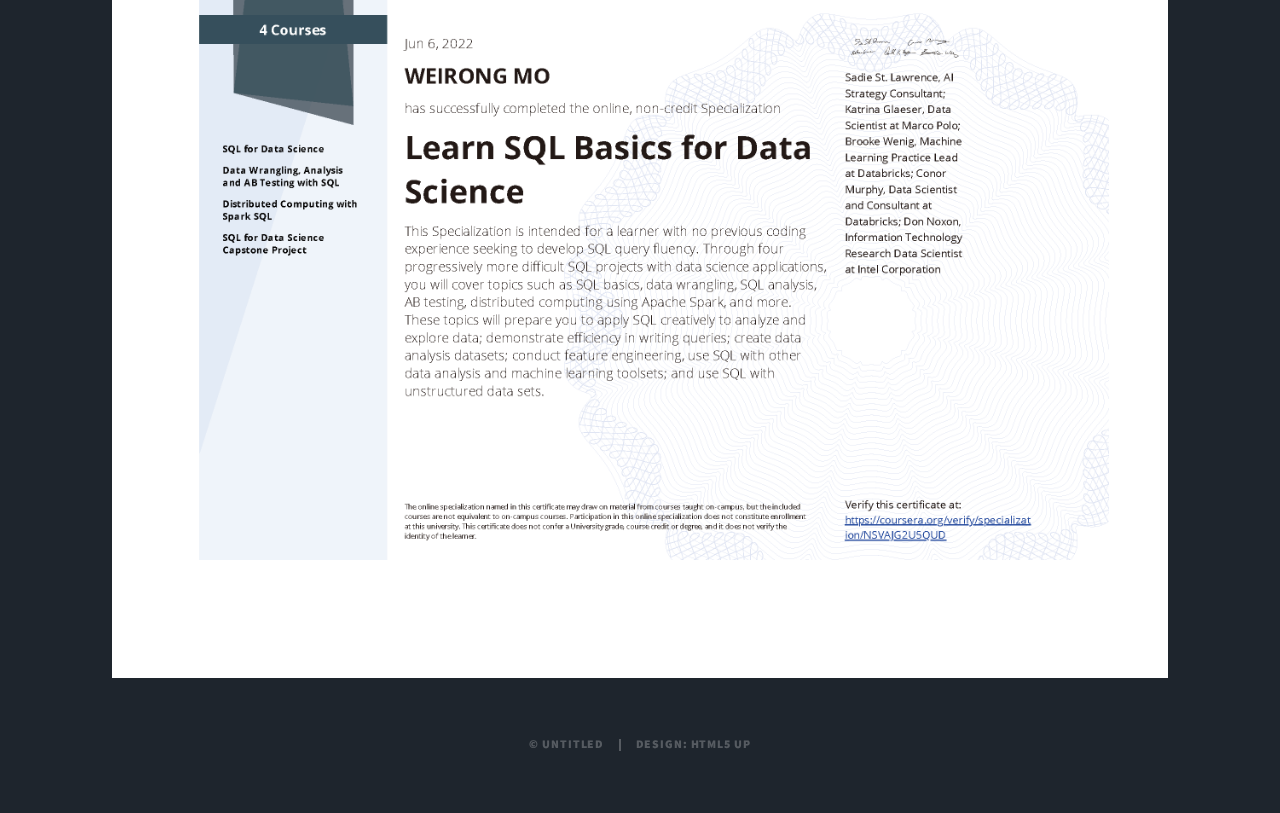
==== commit 182b1203: "Update certifications.html" ====
--- a/certifications.html
+++ b/certifications.html
@@ -19,13 +19,13 @@
 	
 					<!-- Header -->
 						<header id="header">
-							<a href="mainpage.html" class="logo">MORE</a>
+							<a href="index.html" class="logo">MORE</a>
 						</header>
 	
 				<!-- Nav -->
 				<nav id="nav">
 					<ul class="links">
-						<li><a href="mainpage.html">projects</a></li>
+						<li><a href="index.html">projects</a></li>
 						<li><a href="reportdesign.html">PRESENTATION & REPORT DESIGNS</a></li>
 						<li class="active"><a href="certifications.html">certifications</a></li>
 					</ul>
@@ -76,4 +76,4 @@
 		</body>
 	</html>
 
-	+	
